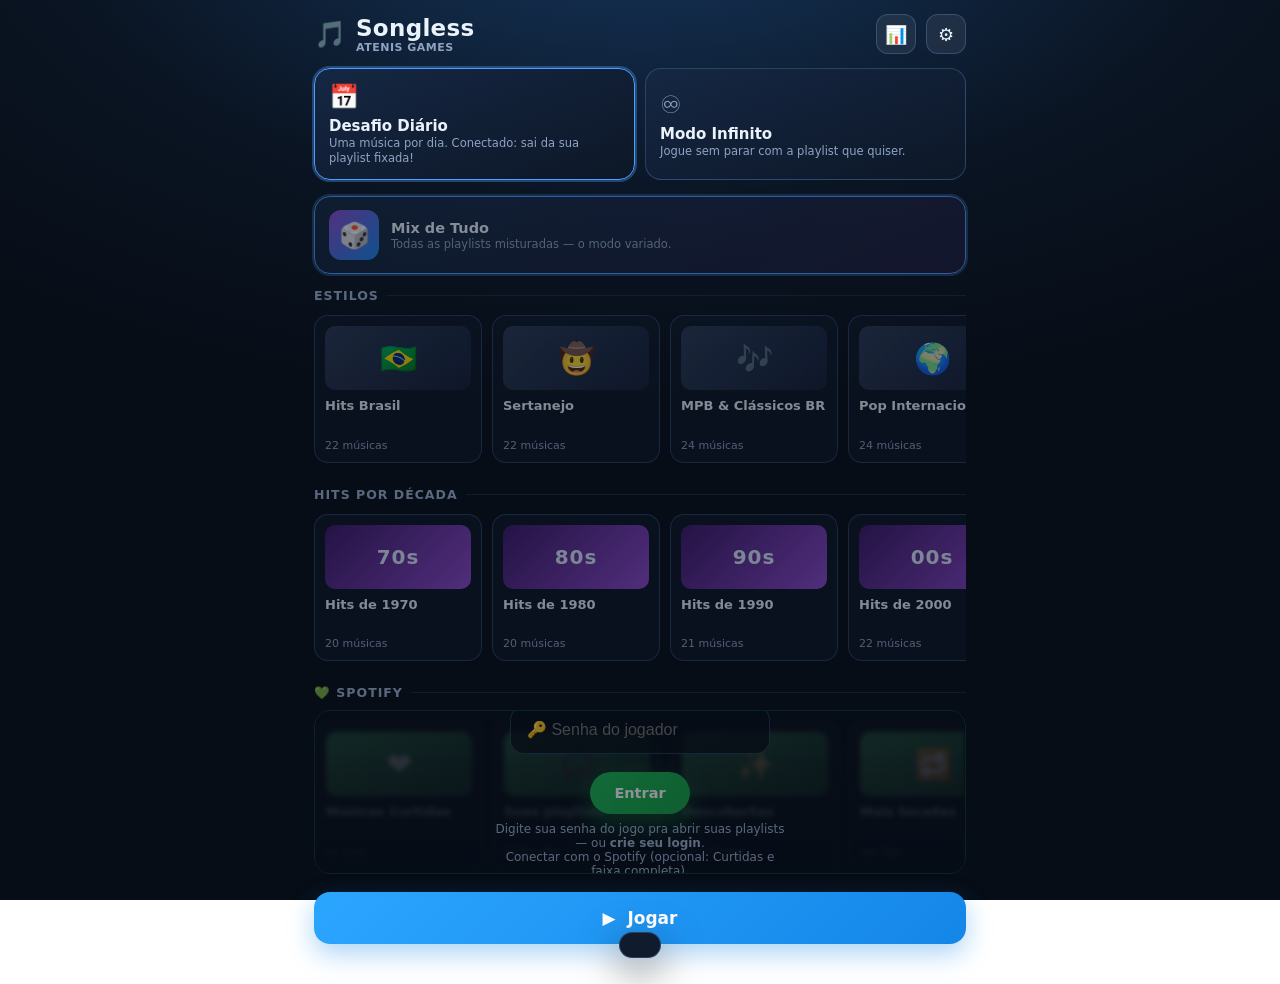
==== songless2/index.html @ dc4f5da6 "Criar login: jogador define nome+senha e conecta o Spotify pra se registrar; remove login fixo da Pa" ====
<!DOCTYPE html>
<html lang="pt-BR">
<head>
<meta charset="UTF-8" />
<meta name="viewport" content="width=device-width, initial-scale=1.0, viewport-fit=cover" />
<title>Songless — Adivinhe a música</title>
<meta name="theme-color" content="#0a1422" />
<meta name="apple-mobile-web-app-capable" content="yes" />
<meta name="mobile-web-app-capable" content="yes" />
<meta name="apple-mobile-web-app-status-bar-style" content="black-translucent" />
<meta name="apple-mobile-web-app-title" content="Songless" />
<meta name="format-detection" content="telephone=no" />
<link rel="apple-touch-icon" href="apple-touch-icon.png" />
<link rel="icon" type="image/png" href="apple-touch-icon.png" />
<link rel="manifest" href="manifest.json" />
<style>
  :root{
    --blue:#4f9dff; --blue2:#2ba6ff; --blue3:#1486e8;
    --green:#1DB954; --green2:#17a347;
    --panel:#0e1626; --panel2:#121d31; --border:#1f2942; --border2:rgba(120,180,255,.25);
    --txt:#eaf2fb; --mut:#8fa3c2; --mut2:#9fb4d4;
    --red:#ff5a6e; --yellow:#ffd23a;
  }
  *{box-sizing:border-box;margin:0;padding:0;-webkit-tap-highlight-color:transparent}
  html,body{min-height:100%;background:radial-gradient(1000px 500px at 50% -10%,#16365c,#0a1422 60%,#070d17);
    background-attachment:fixed;color:var(--txt);font-family:system-ui,-apple-system,sans-serif;user-select:none}
  button{font-family:inherit}
  .wrap{max-width:560px;margin:0 auto;display:flex;flex-direction:column;min-height:100vh;min-height:100dvh;
    padding:calc(14px + env(safe-area-inset-top)) calc(14px + env(safe-area-inset-right)) calc(40px + env(safe-area-inset-bottom)) calc(14px + env(safe-area-inset-left))}

  /* ---- header ---- */
  header{display:flex;align-items:center;gap:10px;margin-bottom:14px}
  header .logo{font-size:26px}
  header h1{font-size:20px;font-weight:900;letter-spacing:.3px}
  header h1 small{display:block;font-size:11px;color:var(--mut);font-weight:600;letter-spacing:.5px}
  header .sp{flex:1}
  .icbtn{width:40px;height:40px;border-radius:12px;background:rgba(255,255,255,.07);border:1px solid var(--border2);
    color:var(--txt);font-size:18px;cursor:pointer;display:grid;place-items:center;transition:.15s}
  .icbtn:hover{background:rgba(255,255,255,.13)}
  .icbtn.green{background:linear-gradient(135deg,var(--green),var(--green2));border:none}

  /* ---- home ---- */
  .modes{display:grid;grid-template-columns:1fr 1fr;gap:10px;margin-bottom:16px}
  .mode{position:relative;border:1px solid var(--border2);border-radius:16px;padding:14px;cursor:pointer;text-align:left;
    background:linear-gradient(160deg,#152743,#0d1727);transition:.15s;color:var(--txt)}
  .mode:hover{transform:translateY(-2px);border-color:var(--blue)}
  .mode.on{border-color:var(--blue);box-shadow:0 0 0 2px rgba(79,157,255,.35)}
  .mode .e{font-size:24px}
  .mode b{display:block;font-size:15px;margin-top:6px}
  .mode span{font-size:11.5px;color:var(--mut)}
  .mode .done{position:absolute;top:10px;right:10px;font-size:13px;background:rgba(62,212,122,.15);color:#3ed47a;
    border:1px solid rgba(62,212,122,.4);padding:2px 8px;border-radius:99px;font-weight:800}

  .sect{display:flex;align-items:center;gap:8px;margin:14px 0 10px;color:var(--mut2);font-size:12.5px;font-weight:800;
    text-transform:uppercase;letter-spacing:1px}
  .sect::after{content:"";flex:1;height:1px;background:var(--border)}
  .sect .act{font-size:11px;color:var(--blue);cursor:pointer;text-transform:none;letter-spacing:0;font-weight:700}

  /* carrossel horizontal de playlists */
  .hrow{display:flex;gap:10px;overflow-x:auto;padding:2px 2px 10px;scroll-snap-type:x proximity;scrollbar-width:none}
  .hrow::-webkit-scrollbar{display:none}
  .pl{border:1px solid var(--border2);border-radius:14px;padding:10px;cursor:pointer;text-align:left;color:var(--txt);
    background:var(--panel);display:flex;flex-direction:column;gap:8px;transition:.15s;overflow:hidden;
    flex:0 0 148px;scroll-snap-align:start}
  .pl:hover{transform:translateY(-2px);border-color:var(--blue)}
  .pl.on{border-color:var(--blue);box-shadow:0 0 0 2px rgba(79,157,255,.35)}
  .pl .cover{width:100%;height:64px;border-radius:10px;display:grid;place-items:center;font-size:30px;
    background:linear-gradient(135deg,#2b3954,#15203a);background-size:cover;background-position:center}
  .pl .nm{font-weight:800;font-size:13px;line-height:1.25;overflow:hidden;text-overflow:ellipsis;display:-webkit-box;
    -webkit-line-clamp:2;-webkit-box-orient:vertical;min-height:2.5em}
  .pl .ct{font-size:11px;color:var(--mut)}
  .pl.sp .cover{background:linear-gradient(135deg,#1DB954,#0e6b30)}
  .pl.dec .cover{font-size:20px;font-weight:900;letter-spacing:1px;color:#dce9ff;
    background:linear-gradient(135deg,#3d1a6b,#8e4bd0)}

  /* cartão "mix de tudo" */
  .mix{width:100%;margin-top:2px;border:1px solid var(--border2);border-radius:16px;padding:13px 14px;display:flex;
    gap:12px;align-items:center;cursor:pointer;color:var(--txt);text-align:left;transition:.15s;
    background:linear-gradient(135deg,rgba(79,157,255,.14),rgba(176,107,255,.12))}
  .mix:hover{transform:translateY(-2px);border-color:var(--blue)}
  .mix.on{border-color:var(--blue);box-shadow:0 0 0 2px rgba(79,157,255,.35)}
  .mix .cover{width:50px;height:50px;border-radius:12px;display:grid;place-items:center;font-size:25px;flex:none;
    background:linear-gradient(135deg,#8e4bd0,#1486e8)}
  .mix b{font-size:14.5px;display:block}
  .mix span{font-size:11.5px;color:var(--mut)}

  /* seção Spotify não conectado (vitrine "fantasma") */
  .spGhost{position:relative;border-radius:16px;overflow:hidden;border:1px solid rgba(29,185,84,.25)}
  .spGhost .hrow{filter:blur(2.5px) saturate(.6);opacity:.5;pointer-events:none;padding:10px 10px 4px;margin:0}
  .spGhost .cta{position:absolute;inset:0;display:flex;flex-direction:column;align-items:center;justify-content:center;
    gap:8px;background:linear-gradient(180deg,rgba(7,13,23,.25),rgba(7,13,23,.82))}
  .spGhost .cta p{font-size:12px;color:var(--mut2);max-width:300px;text-align:center}
  .spbtn{border:none;border-radius:99px;padding:13px 24px;font-weight:900;font-size:14.5px;cursor:pointer;color:#fff;
    display:inline-flex;align-items:center;gap:8px;background:linear-gradient(135deg,var(--green),var(--green2));
    box-shadow:0 10px 26px rgba(29,185,84,.35);transition:.15s}
  .spbtn:hover{transform:translateY(-2px)}

  .bigbtn{margin-top:18px;width:100%;padding:16px;border:none;border-radius:16px;font-size:17px;font-weight:900;cursor:pointer;
    background:linear-gradient(135deg,var(--blue2),var(--blue3));color:#fff;box-shadow:0 10px 26px rgba(20,134,232,.35);transition:.15s}
  .bigbtn:hover{transform:translateY(-2px)}
  .bigbtn:disabled{opacity:.45;cursor:default;transform:none}
  .bigbtn.green{background:linear-gradient(135deg,var(--green),var(--green2));box-shadow:0 10px 26px rgba(29,185,84,.3)}

  .spbar{margin-top:14px;border:1px dashed rgba(29,185,84,.5);border-radius:14px;padding:12px 14px;display:flex;gap:10px;
    align-items:center;background:rgba(29,185,84,.06)}
  .spbar .t{flex:1;font-size:12.5px;color:var(--mut2)}
  .spbar .t b{color:var(--txt)}
  .spbar button{border:none;border-radius:10px;padding:9px 14px;font-weight:800;cursor:pointer;font-size:12.5px;
    background:linear-gradient(135deg,var(--green),var(--green2));color:#fff}

  /* ---- jogo ---- */
  .game{display:none;flex-direction:column;flex:1}
  .game.show{display:flex}
  .ginfo{display:flex;align-items:center;gap:8px;margin-bottom:10px}
  .chip{background:rgba(8,14,22,.7);border:1px solid var(--border2);border-radius:12px;padding:6px 12px;font-weight:800;
    font-size:12.5px;color:var(--mut2)}
  .chip b{color:var(--txt)}

  .art{width:150px;height:150px;border-radius:20px;margin:8px auto 4px;display:grid;place-items:center;font-size:56px;
    background:linear-gradient(135deg,#1d2c4a,#0e1626);border:1px solid var(--border2);background-size:cover;background-position:center;
    box-shadow:0 18px 40px rgba(0,0,0,.45);position:relative;overflow:hidden}
  .art.hidden::after{content:"?";position:absolute;inset:0;display:grid;place-items:center;font-size:60px;font-weight:900;
    color:rgba(234,242,251,.85);background:linear-gradient(135deg,#1d2c4a,#0e1626)}
  .art.pulse::after{animation:pulse 1s ease infinite}
  @keyframes pulse{50%{transform:scale(1.12)}}

  .revinfo{text-align:center;margin-top:8px;display:none}
  .revinfo.show{display:block;animation:up .3s ease}
  @keyframes up{from{opacity:0;transform:translateY(8px)}to{opacity:1;transform:none}}
  .revinfo b{font-size:18px}
  .revinfo div{color:var(--mut2);font-size:14px;margin-top:2px}

  /* barra segmentada */
  .segbar{display:flex;gap:4px;margin:16px 2px 6px;height:12px}
  .segbar i{border-radius:6px;background:rgba(255,255,255,.08);border:1px solid rgba(120,180,255,.15);position:relative;overflow:hidden}
  .segbar i.unlocked{border-color:rgba(79,157,255,.5)}
  .segbar i em{position:absolute;inset:0;width:0%;background:linear-gradient(90deg,var(--blue2),var(--blue3))}
  .seglabels{display:flex;justify-content:space-between;font-size:10.5px;color:var(--mut);margin:0 2px 12px}

  .prow{display:flex;align-items:center;gap:14px;justify-content:center;margin:4px 0 14px}
  .play{width:74px;height:74px;border-radius:50%;border:none;cursor:pointer;font-size:28px;color:#fff;
    background:linear-gradient(135deg,var(--blue2),var(--blue3));box-shadow:0 12px 30px rgba(20,134,232,.4);transition:.15s;display:grid;place-items:center}
  .play:hover{transform:scale(1.05)}
  .play:disabled{opacity:.5;cursor:default;transform:none}
  .ptime{font-size:13px;color:var(--mut2);font-weight:700;min-width:86px;text-align:left}
  .vol{display:flex;align-items:center;gap:6px;color:var(--mut)}
  .vol input{width:70px;accent-color:var(--blue)}

  /* input + sugestões */
  .guessbox{position:relative;margin-bottom:10px}
  .guessbox input{width:100%;padding:14px 16px;border-radius:14px;border:1px solid var(--border2);background:rgba(8,14,22,.8);
    color:var(--txt);font-size:16px;outline:none}
  .guessbox input:focus{border-color:var(--blue)}
  .sug{position:absolute;left:0;right:0;bottom:calc(100% + 6px);background:#101b2e;border:1px solid var(--border2);
    border-radius:14px;overflow:hidden;display:none;z-index:30;max-height:260px;overflow-y:auto;box-shadow:0 -10px 30px rgba(0,0,0,.5)}
  .sug.show{display:block}
  .sug button{display:block;width:100%;text-align:left;padding:11px 14px;background:none;border:none;color:var(--txt);
    font-size:13.5px;cursor:pointer;border-bottom:1px solid rgba(255,255,255,.05)}
  .sug button:hover,.sug button.hi{background:rgba(79,157,255,.15)}
  .sug button small{color:var(--mut);display:block;font-size:11.5px}

  .btnrow{display:flex;gap:10px}
  .btnrow button{flex:1;padding:13px;border-radius:14px;font-weight:900;font-size:14.5px;cursor:pointer;border:none;transition:.15s}
  .btnrow .skip{background:rgba(255,255,255,.08);color:var(--mut2);border:1px solid var(--border2)}
  .btnrow .skip:hover{background:rgba(255,255,255,.14)}
  .btnrow .go{background:linear-gradient(135deg,var(--blue2),var(--blue3));color:#fff}
  .btnrow .go:disabled{opacity:.4;cursor:default}

  .tries{margin-top:14px;display:flex;flex-direction:column;gap:6px}
  .try{border:1px solid var(--border);border-radius:12px;padding:9px 13px;font-size:13px;color:var(--mut);min-height:38px;
    background:rgba(8,14,22,.4);display:flex;align-items:center;gap:8px}
  .try.wrong{border-color:rgba(255,90,110,.4);color:#ffb3bd;background:rgba(255,90,110,.07)}
  .try.skip{border-color:rgba(255,210,58,.35);color:#ffe28a;background:rgba(255,210,58,.06)}
  .try.win{border-color:rgba(62,212,122,.5);color:#a9f0c6;background:rgba(62,212,122,.08)}

  .endrow{display:none;gap:10px;margin-top:16px}
  .endrow.show{display:flex;animation:up .3s ease}
  .endrow button{flex:1;padding:14px;border-radius:14px;font-weight:900;font-size:14.5px;cursor:pointer;border:none}
  .endrow .share{background:linear-gradient(135deg,#3ed47a,#1f9e54);color:#fff}
  .endrow .next{background:linear-gradient(135deg,var(--blue2),var(--blue3));color:#fff}
  .endrow .home2{background:rgba(255,255,255,.08);color:var(--mut2);border:1px solid var(--border2)}

  .back{background:none;border:none;color:var(--mut2);font-size:13px;font-weight:700;cursor:pointer;padding:6px 2px;text-align:left}
  .back:hover{color:var(--txt)}

  /* ---- overlays ---- */
  .ov{position:fixed;inset:0;display:none;place-items:center;background:rgba(6,14,26,.78);backdrop-filter:blur(5px);z-index:60;padding:16px}
  .ov.show{display:grid}
  .panel{background:var(--panel);border:1px solid var(--border);border-radius:20px;padding:22px;width:100%;max-width:440px;
    max-height:88vh;overflow-y:auto;animation:up .25s ease}
  .panel h3{font-size:19px;margin-bottom:4px;display:flex;align-items:center;gap:8px}
  .panel .sub{color:var(--mut);font-size:12.5px;margin-bottom:16px}
  .panel .x{float:right;background:none;border:none;color:var(--mut);font-size:20px;cursor:pointer}
  .panel label{display:block;font-size:12px;font-weight:800;color:var(--mut2);margin:14px 0 6px;text-transform:uppercase;letter-spacing:.5px}
  .panel input[type=text]{width:100%;padding:12px 14px;border-radius:12px;border:1px solid var(--border2);
    background:rgba(8,14,22,.8);color:var(--txt);font-size:16px;outline:none}
  .panel .steps{font-size:13px;color:var(--mut2);line-height:1.6;background:rgba(8,14,22,.5);border:1px solid var(--border);
    border-radius:12px;padding:12px 14px}
  .panel .steps b{color:var(--txt)}
  .panel .steps code{background:rgba(79,157,255,.12);color:#9ecbff;padding:1px 6px;border-radius:6px;font-size:12px;word-break:break-all;user-select:all}
  .panel .row{display:flex;gap:10px;margin-top:16px}
  .panel .row button{flex:1;padding:12px;border-radius:12px;border:none;font-weight:800;cursor:pointer;font-size:14px}
  .panel .pri{background:linear-gradient(135deg,var(--blue2),var(--blue3));color:#fff}
  .panel .pri.green{background:linear-gradient(135deg,var(--green),var(--green2))}
  .panel .sec{background:rgba(255,255,255,.08);color:var(--mut2);border:1px solid var(--border2)}
  .panel .danger{background:rgba(255,90,110,.12);color:#ffb3bd;border:1px solid rgba(255,90,110,.35)}

  .swrow{display:flex;align-items:center;gap:10px;margin-top:14px;font-size:13.5px}
  .swrow .t{flex:1}
  .swrow .t small{display:block;color:var(--mut);font-size:11.5px}
  .switch{width:46px;height:26px;border-radius:99px;background:rgba(255,255,255,.12);border:1px solid var(--border2);
    position:relative;cursor:pointer;transition:.2s;flex:none}
  .switch::after{content:"";position:absolute;top:2px;left:2px;width:20px;height:20px;border-radius:50%;background:#fff;transition:.2s}
  .switch.on{background:linear-gradient(135deg,var(--green),var(--green2))}
  .switch.on::after{left:22px}

  /* stats */
  .stgrid{display:grid;grid-template-columns:repeat(4,1fr);gap:8px;margin:8px 0 16px}
  .st{background:rgba(8,14,22,.6);border:1px solid var(--border);border-radius:12px;padding:12px 6px;text-align:center}
  .st b{font-size:22px;display:block}
  .st span{font-size:10.5px;color:var(--mut);text-transform:uppercase;letter-spacing:.5px}
  .dist{display:flex;flex-direction:column;gap:5px}
  .dist .dr{display:flex;align-items:center;gap:8px;font-size:12px;color:var(--mut2)}
  .dist .dr .bar{flex:1;height:18px;background:rgba(255,255,255,.05);border-radius:6px;overflow:hidden}
  .dist .dr .bar i{display:block;height:100%;background:linear-gradient(90deg,var(--blue2),var(--blue3));border-radius:6px;
    min-width:4px;display:flex;align-items:center;justify-content:flex-end;padding-right:6px;font-style:normal;font-size:10.5px;font-weight:800;color:#fff}

  .toast{position:fixed;bottom:22px;left:50%;transform:translateX(-50%) translateY(80px);background:#101b2e;color:var(--txt);
    border:1px solid var(--border2);border-radius:14px;padding:12px 20px;font-size:13.5px;font-weight:700;z-index:80;
    transition:.3s;box-shadow:0 14px 40px rgba(0,0,0,.5);max-width:90vw;text-align:center}
  .toast.show{transform:translateX(-50%) translateY(0)}

  .confetti{position:fixed;inset:0;pointer-events:none;z-index:70;overflow:hidden}
  .confetti i{position:absolute;top:-24px;border-radius:2px;opacity:.95;animation-name:fall;animation-timing-function:cubic-bezier(.2,.6,.4,1);animation-fill-mode:forwards}
  @keyframes fall{to{transform:translateY(112vh) rotate(900deg)}}

  .spin{display:inline-block;width:20px;height:20px;border:3px solid rgba(255,255,255,.3);border-top-color:#fff;border-radius:50%;
    animation:spin .8s linear infinite}
  @keyframes spin{to{transform:rotate(360deg)}}

  @media(max-width:420px){ .pls{grid-template-columns:1fr 1fr} .art{width:120px;height:120px;font-size:44px} }
  /* Mac / telas grandes */
  @media(min-width:900px){
    .wrap{max-width:680px}
    .art{width:190px;height:190px;font-size:72px}
    .pl{flex-basis:168px}
    .play{width:84px;height:84px;font-size:32px}
    header h1{font-size:23px}
  }
</style>
</head>
<body>
<div class="wrap">
  <header>
    <div class="logo">🎵</div>
    <h1>Songless <small>ATENIS GAMES</small></h1>
    <div class="sp"></div>
    <button class="icbtn" id="btnStats" title="Estatísticas">📊</button>
    <button class="icbtn" id="btnCfg" title="Spotify & ajustes">⚙️</button>
  </header>

  <!-- ===== HOME ===== -->
  <div id="home">
    <div class="modes">
      <button class="mode on" data-m="daily" id="mDaily">
        <span class="e">📅</span><b>Desafio Diário</b>
        <span>Uma música por dia. Conectado: sai da sua playlist fixada!</span>
        <span class="done" id="dailyDone" style="display:none">✔ feito</span>
      </button>
      <button class="mode" data-m="free" id="mFree">
        <span class="e">♾️</span><b>Modo Infinito</b>
        <span>Jogue sem parar com a playlist que quiser.</span>
      </button>
    </div>

    <div id="plArea">
      <button class="mix on" id="mixCard">
        <div class="cover">🎲</div>
        <div><b>Mix de Tudo</b><span>Todas as playlists misturadas — o modo variado.</span></div>
      </button>

      <div class="sect">Estilos</div>
      <div class="hrow" id="rowStyles"></div>

      <div class="sect">Hits por década</div>
      <div class="hrow" id="rowDecades"></div>

      <div class="sect">💚 Spotify <span class="act" id="quemJoga" style="display:none"></span> <span class="act" id="spReload" style="display:none">↻ recarregar</span> <span class="act" id="sairPerfil" style="display:none">🚪 sair</span></div>

      <div id="spSection" style="display:none">
        <div class="hrow" id="plsSpotify"></div>
        <div class="guessbox" style="margin-top:4px">
          <input type="text" id="plLink" placeholder="Ou cole o link de uma playlist do Spotify…" />
        </div>
        <div style="font-size:11px;color:var(--mut);margin:8px 2px 0">ℹ️ Entre com a sua senha do jogo pra ver as suas playlists (cada um tem a sua). O login do Spotify é opcional — serve pras Curtidas e pra faixa completa (Premium).</div>
      </div>

      <div class="spGhost" id="spGhost">
        <div class="hrow">
          <div class="pl sp"><div class="cover">❤️</div><div class="nm">Músicas Curtidas</div><div class="ct">as suas</div></div>
          <div class="pl sp"><div class="cover">🎧</div><div class="nm">Suas playlists</div><div class="ct">todas elas</div></div>
          <div class="pl sp"><div class="cover">✨</div><div class="nm">Descobertas</div><div class="ct">da semana</div></div>
          <div class="pl sp"><div class="cover">🔁</div><div class="nm">Mais tocadas</div><div class="ct">seu top</div></div>
        </div>
        <div class="cta">
          <div class="guessbox" style="width:min(260px,80%)"><input type="password" id="senhaJogador" placeholder="🔑 Senha do jogador" autocomplete="off" /></div>
          <button class="spbtn" id="btnSenha">Entrar</button>
          <p>Digite sua senha do jogo pra abrir suas playlists — ou <span class="act" id="criarLogin" style="cursor:pointer;font-weight:800">crie seu login</span>.<br><span class="act" id="spConnectHome" style="cursor:pointer">Conectar com o Spotify</span> (opcional: Curtidas e faixa completa).</p>
        </div>
      </div>
    </div>

    <button class="bigbtn" id="btnPlay">▶ &nbsp;Jogar</button>
  </div>

  <!-- ===== JOGO ===== -->
  <div class="game" id="game">
    <button class="back" id="btnBack">← voltar</button>
    <div class="ginfo">
      <div class="chip" id="gMode">📅 Diário</div>
      <div class="chip" id="gPl">🎧 —</div>
      <div class="sp" style="flex:1"></div>
      <div class="chip">Tentativa <b id="gTry">1</b>/6</div>
    </div>

    <div class="art hidden" id="art">🎵</div>
    <div class="revinfo" id="revinfo"><b id="revT"></b><div id="revA"></div></div>

    <div class="segbar" id="segbar"></div>
    <div class="seglabels"><span>1s</span><span>2s</span><span>4s</span><span>7s</span><span>11s</span><span>16s</span></div>

    <div class="prow">
      <div class="ptime" id="ptime">0.0s / 1s</div>
      <button class="play" id="btnListen">▶</button>
      <div class="vol">🔊<input type="range" id="vol" min="0" max="100" value="80"></div>
    </div>

    <div id="playArea">
      <div class="guessbox">
        <div class="sug" id="sug"></div>
        <input type="text" id="guess" placeholder="Qual é a música? Digite pra buscar…" autocomplete="off" />
      </div>
      <div class="btnrow">
        <button class="skip" id="btnSkip">⏭ Pular (+trecho)</button>
        <button class="go" id="btnGuess" disabled>Chutar</button>
      </div>
    </div>

    <div class="endrow" id="endrow">
      <button class="share" id="btnShare">📋 Compartilhar</button>
      <button class="next" id="btnNext">▶ Próxima</button>
      <button class="home2" id="btnHome" style="display:none">🏠 Início</button>
    </div>

    <div class="tries" id="tries"></div>
  </div>
</div>

<!-- ===== CONFIG / SPOTIFY ===== -->
<div class="ov" id="ovCfg"><div class="panel">
  <button class="x" data-close="ovCfg">✕</button>
  <h3>⚙️ Ajustes & Spotify</h3>
  <div class="sub">Conecte sua conta pra jogar com suas músicas. <span id="buildTag" style="opacity:.5">v24</span></div>

  <div id="cfgDisconnected">
    <div id="cfgSteps">
      <div class="steps">
        <b>Configuração do site</b> (só o dono faz, uma vez): crie um app em
        <code>developer.spotify.com/dashboard</code>, adicione a Redirect URI
        <code id="cfgRedirect"></code>, marque <b>Web API</b> + <b>Web Playback SDK</b>
        e cole o <b>Client ID</b> na constante <code>SP_CLIENT_ID</code> do jogo (ou abaixo, só neste navegador).
      </div>
      <label>Client ID do Spotify</label>
      <input type="text" id="cfgClientId" placeholder="ex.: 5f1c0a2b3d4e..." />
    </div>
    <div class="steps" id="cfgPerfil" style="display:none;margin-bottom:12px"></div>
    <div class="row"><button class="sec" id="cfgSair" style="display:none">🚪 Sair do perfil</button><button class="pri green" id="spConnect">💚 Conectar com Spotify</button></div>
  </div>

  <div id="cfgConnected" style="display:none">
    <div class="steps" id="cfgWho">Conectado.</div>
    <div class="swrow">
      <div class="t">Tocar a faixa completa (Premium)<small>ATENCAO: usa o SEU player do Spotify (aparece nos seus aparelhos e interrompe o que estiver tocando). Desligado, o jogo usa previews proprios de 30s e nao mexe na sua conta.</small></div>
      <div class="switch" id="swFull"></div>
    </div>
    <div class="row">
      <button class="sec" id="spCopyList">📋 Copiar minhas playlists</button>
      <button class="danger" id="spLogout">Desconectar</button>
    </div>
    <div class="sub" style="margin-top:8px">O botão acima copia a lista das suas playlists — cole no chat do Claude pra importá-las pro jogo.</div>
  </div>
</div></div>

<!-- ===== STATS ===== -->
<!-- ===== CRIAR LOGIN ===== -->
<div class="ov" id="ovSignup"><div class="panel">
  <button class="x" data-close="ovSignup">✕</button>
  <h3>🔑 Criar login</h3>
  <div class="sub">Escolha um nome e uma senha do jogo (NÃO é a senha do Spotify). Depois conecte o Spotify uma vez pra registrar quem você é.</div>
  <label>Seu nome</label>
  <input type="text" id="suNome" placeholder="ex.: Paula" />
  <label>Senha do jogo</label>
  <input type="text" id="suSenha" placeholder="mínimo 4 caracteres" autocomplete="off" />
  <label>Confirmar senha</label>
  <input type="text" id="suSenha2" placeholder="repita a senha" autocomplete="off" />
  <div class="row"><button class="pri green" id="suCriar">💚 Conectar Spotify e criar</button></div>
</div></div>

<div class="ov" id="ovStats"><div class="panel">
  <button class="x" data-close="ovStats">✕</button>
  <h3>📊 Estatísticas</h3>
  <div class="sub">Seu desempenho no Songless.</div>
  <div class="stgrid">
    <div class="st"><b id="stP">0</b><span>Jogos</span></div>
    <div class="st"><b id="stW">0%</b><span>Vitórias</span></div>
    <div class="st"><b id="stS">0</b><span>Sequência</span></div>
    <div class="st"><b id="stB">0</b><span>Recorde</span></div>
  </div>
  <label style="display:block;font-size:12px;font-weight:800;color:var(--mut2);margin-bottom:8px;text-transform:uppercase;letter-spacing:.5px">Acertos por tentativa</label>
  <div class="dist" id="dist"></div>
</div></div>

<form name="sl-import" data-netlify="true" hidden><input name="payload" /><input name="conta" /></form>
<div class="toast" id="toast"></div>

<script src="pedro-playlists.js?v=10"></script>
<script>
/* =====================================================================
   SONGLESS — Atenis Games
   Adivinhe a música ouvindo trechos que crescem: 1s → 2s → 4s → 7s → 11s → 16s.
   Fontes de áudio: previews do iTunes (sem login) ou Spotify (OAuth PKCE,
   playlists próprias + faixa completa via Web Playback SDK pra Premium).
   ===================================================================== */
const $=id=>document.getElementById(id);
const DUR=[1,2,4,7,11,16];                 // segundos desbloqueados por tentativa
const LSK={cid:'sl_sp_cid',tok:'sl_sp_tok',ver:'sl_sp_verifier',stats:'sl_stats',
  cache:'sl_prev_cache',daily:'sl_daily_',full:'sl_full',vol:'sl_vol'};

/* ---------------- playlists embutidas (previews via iTunes) ------------- */
const P=(t,a)=>({t,a});
const BUILTIN=[
{id:'br',n:'Hits Brasil',e:'🇧🇷',tracks:[
  P('Envolver','Anitta'),P('Vai Malandra','Anitta'),P('Show das Poderosas','Anitta'),P('Downtown','Anitta'),
  P('Ai Se Eu Te Pego','Michel Teló'),P('Hear Me Now','Alok'),P('Camarote','Wesley Safadão'),
  P('Malvadão 3','Xamã'),P('Zona de Perigo','Léo Santana'),P('Coração Cachorro','Ávine Vinny'),
  P('Batom de Cereja','Israel & Rodolffo'),P('Meu Abrigo','Melim'),P('Trevo (Tu)','AnaVitória'),
  P('Bum Bum Tam Tam','MC Fioti'),P('Olha a Explosão','MC Kevinho'),P('Deu Onda','MC G15'),
  P('Deixa a Vida Me Levar','Zeca Pagodinho'),P('Cheia de Manias','Raça Negra'),P('Coisa Linda','Tiago Iorc'),
  P('Dona Maria','Thiago Brava'),P('Jenifer','Gabriel Diniz'),P('Amor Falso','Aldair Playboy'),
]},
{id:'sertanejo',n:'Sertanejo',e:'🤠',tracks:[
  P('Evidências','Chitãozinho & Xororó'),P('É o Amor','Zezé Di Camargo & Luciano'),P('Fio de Cabelo','Chitãozinho & Xororó'),
  P('Infiel','Marília Mendonça'),P('Eu Sei de Cor','Marília Mendonça'),P('Supera','Marília Mendonça'),
  P('Todo Mundo Vai Sofrer','Marília Mendonça'),P('Medo Bobo','Maiara & Maraisa'),P('10%','Maiara & Maraisa'),
  P('Flor e o Beija-Flor','Henrique & Juliano'),P('Vidinha de Balada','Henrique & Juliano'),P('Na Hora da Raiva','Henrique & Juliano'),
  P('Notificação Preferida','Zé Neto & Cristiano'),P('Largado às Traças','Zé Neto & Cristiano'),
  P('Balada','Gusttavo Lima'),P('Apelido Carinhoso','Gusttavo Lima'),P('Milu','Gusttavo Lima'),
  P('Propaganda','Jorge & Mateus'),P('Os Anjos Cantam','Jorge & Mateus'),P('Sosseguei','Jorge & Mateus'),
  P('Atrasadinha','Felipe Araújo'),P('Amor da Sua Cama','Felipe Araújo'),
]},
{id:'mpb',n:'MPB & Clássicos BR',e:'🎶',tracks:[
  P('Garota de Ipanema','Tom Jobim'),P('Águas de Março','Elis Regina'),P('Como Nossos Pais','Elis Regina'),
  P('O Leãozinho','Caetano Veloso'),P('Sozinho','Caetano Veloso'),P('Flor de Lis','Djavan'),P('Oceano','Djavan'),
  P('Azul da Cor do Mar','Tim Maia'),P('Gostava Tanto de Você','Tim Maia'),P('País Tropical','Jorge Ben Jor'),
  P('Mas Que Nada','Jorge Ben Jor'),P('Tempo Perdido','Legião Urbana'),P('Eduardo e Mônica','Legião Urbana'),
  P('Pais e Filhos','Legião Urbana'),P('Exagerado','Cazuza'),P('Ideologia','Cazuza'),
  P('Lanterna dos Afogados','Os Paralamas do Sucesso'),P('Meu Erro','Os Paralamas do Sucesso'),
  P('Anna Júlia','Los Hermanos'),P('Velha Infância','Tribalistas'),P('Já Sei Namorar','Tribalistas'),
  P('Toda Forma de Amor','Lulu Santos'),P('Tempos Modernos','Lulu Santos'),P('Fácil','Jota Quest'),
]},
{id:'pop',n:'Pop Internacional',e:'🌍',tracks:[
  P('Blinding Lights','The Weeknd'),P('Shape of You','Ed Sheeran'),P('Perfect','Ed Sheeran'),
  P('Levitating','Dua Lipa'),P("Don't Start Now",'Dua Lipa'),P('bad guy','Billie Eilish'),
  P('Shallow','Lady Gaga'),P('Rolling in the Deep','Adele'),P('Hello','Adele'),P('Someone Like You','Adele'),
  P('Uptown Funk','Mark Ronson'),P('Happy','Pharrell Williams'),P('Shake It Off','Taylor Swift'),
  P('Blank Space','Taylor Swift'),P('Anti-Hero','Taylor Swift'),P('As It Was','Harry Styles'),
  P('Watermelon Sugar','Harry Styles'),P('Señorita','Shawn Mendes'),P('Stay','The Kid LAROI'),
  P('Flowers','Miley Cyrus'),P('Firework','Katy Perry'),P('Roar','Katy Perry'),
  P('Havana','Camila Cabello'),P('Believer','Imagine Dragons'),
]},
{id:'rock',n:'Rock Clássico',e:'🎸',tracks:[
  P('Bohemian Rhapsody','Queen'),P('We Will Rock You','Queen'),P("Don't Stop Me Now",'Queen'),
  P("Sweet Child O' Mine",'Guns N\' Roses'),P('November Rain','Guns N\' Roses'),
  P('Smells Like Teen Spirit','Nirvana'),P('Come as You Are','Nirvana'),
  P('Highway to Hell','AC/DC'),P('Back in Black','AC/DC'),P('Thunderstruck','AC/DC'),
  P("Livin' on a Prayer",'Bon Jovi'),P("It's My Life",'Bon Jovi'),
  P('Hotel California','Eagles'),P('Stairway to Heaven','Led Zeppelin'),
  P('Wonderwall','Oasis'),P("Don't Look Back in Anger",'Oasis'),P('Creep','Radiohead'),
  P('Zombie','The Cranberries'),P('Losing My Religion','R.E.M.'),P('Sweet Home Alabama','Lynyrd Skynyrd'),
  P('Eye of the Tiger','Survivor'),P('The Final Countdown','Europe'),P('Another Brick in the Wall, Pt. 2','Pink Floyd'),
]},
{id:'funkrap',n:'Funk & Rap BR',e:'🔥',tracks:[
  P('Rap da Felicidade','Cidinho & Doca'),P('Glamurosa','MC Marcinho'),P('Garota Nota 100','MC Marcinho'),
  P('Baile de Favela','MC João'),P('Bumbum Granada','MCs Zaac & Jerry'),P('Parado no Bailão','MC L da Vinte'),
  P('Ela É do Tipo','Kevin O Chris'),P('Cheguei','Ludmilla'),P('Din Din Din','Ludmilla'),
  P('Onda Diferente','Anitta'),P('Negro Drama','Racionais MC\'s'),P('Vida Loka, Pt. 2','Racionais MC\'s'),
  P('Diário de um Detento','Racionais MC\'s'),P('AmarElo','Emicida'),P('Levanta e Anda','Emicida'),
  P('Máquina do Tempo','Matuê'),P('Quer Voar','Matuê'),P('Sutra','Pedro Sampaio'),
  P('Dançarina','Pedro Sampaio'),P('Tudo no Sigilo','MC Cabelinho'),P('Oh Juliana','Niack'),
]},
];
// hits por década — carrossel com scroll lateral
const DECADES=[
{id:'d1970',n:'Hits de 1970',e:'70s',tracks:[
  P("Stayin' Alive",'Bee Gees'),P('Dancing Queen','ABBA'),P('Mamma Mia','ABBA'),
  P('Hotel California','Eagles'),P('Imagine','John Lennon'),P('Let It Be','The Beatles'),
  P('Superstition','Stevie Wonder'),P('September','Earth, Wind & Fire'),P('I Will Survive','Gloria Gaynor'),
  P('Y.M.C.A.','Village People'),P('Le Freak','Chic'),P('Dream On','Aerosmith'),
  P('We Are the Champions','Queen'),P('Killer Queen','Queen'),P('Money','Pink Floyd'),
  P('Wish You Were Here','Pink Floyd'),P('Smoke on the Water','Deep Purple'),P('Piano Man','Billy Joel'),
  P('Roxanne','The Police'),P('Heart of Glass','Blondie'),
]},
{id:'d1980',n:'Hits de 1980',e:'80s',tracks:[
  P('Billie Jean','Michael Jackson'),P('Beat It','Michael Jackson'),P('Thriller','Michael Jackson'),
  P('Like a Prayer','Madonna'),P('Material Girl','Madonna'),P('Take on Me','a-ha'),
  P('Sweet Dreams (Are Made of This)','Eurythmics'),P('Girls Just Want to Have Fun','Cyndi Lauper'),
  P('Every Breath You Take','The Police'),P('Wake Me Up Before You Go-Go','Wham!'),
  P('Careless Whisper','George Michael'),P('Faith','George Michael'),
  P('I Wanna Dance with Somebody','Whitney Houston'),P('Africa','Toto'),P('Never Gonna Give You Up','Rick Astley'),
  P("Don't Stop Believin'",'Journey'),P('Another One Bites the Dust','Queen'),
  P('Purple Rain','Prince'),P('When Doves Cry','Prince'),P('Time After Time','Cyndi Lauper'),
]},
{id:'d1990',n:'Hits de 1990',e:'90s',tracks:[
  P('Smells Like Teen Spirit','Nirvana'),P('Wonderwall','Oasis'),P('My Heart Will Go On','Céline Dion'),
  P('Wannabe','Spice Girls'),P('I Want It That Way','Backstreet Boys'),P('Everybody (Backstreet\'s Back)','Backstreet Boys'),
  P('Torn','Natalie Imbruglia'),P('Barbie Girl','Aqua'),P('Blue (Da Ba Dee)','Eiffel 65'),
  P("Livin' la Vida Loca",'Ricky Martin'),P('Ironic','Alanis Morissette'),P('Zombie','The Cranberries'),
  P('Losing My Religion','R.E.M.'),P('Creep','Radiohead'),P('Under the Bridge','Red Hot Chili Peppers'),
  P('Black or White','Michael Jackson'),P('Vogue','Madonna'),P('...Baby One More Time','Britney Spears'),
  P('No Scrubs','TLC'),P('Believe','Cher'),P("Gangsta's Paradise",'Coolio'),
]},
{id:'d2000',n:'Hits de 2000',e:'00s',tracks:[
  P('Toxic','Britney Spears'),P('Complicated','Avril Lavigne'),P('Sk8er Boi','Avril Lavigne'),
  P('In the End','Linkin Park'),P('Numb','Linkin Park'),P('Boulevard of Broken Dreams','Green Day'),
  P('American Idiot','Green Day'),P('Umbrella','Rihanna'),P('Crazy in Love','Beyoncé'),
  P('Single Ladies (Put a Ring on It)','Beyoncé'),P("Hips Don't Lie",'Shakira'),P('Whenever, Wherever','Shakira'),
  P('I Gotta Feeling','Black Eyed Peas'),P('Where Is the Love?','Black Eyed Peas'),P('Hey Ya!','OutKast'),
  P('Mr. Brightside','The Killers'),P('Viva la Vida','Coldplay'),P('Yellow','Coldplay'),
  P('Bye Bye Bye','*NSYNC'),P('Poker Face','Lady Gaga'),P('Just Dance','Lady Gaga'),P('Beautiful Day','U2'),
]},
{id:'d2010',n:'Hits de 2010',e:'10s',tracks:[
  P('Rolling in the Deep','Adele'),P('Someone Like You','Adele'),P('Hello','Adele'),
  P('Shape of You','Ed Sheeran'),P('Perfect','Ed Sheeran'),P('Thinking Out Loud','Ed Sheeran'),
  P('Uptown Funk','Mark Ronson'),P('Happy','Pharrell Williams'),P('Shake It Off','Taylor Swift'),
  P('Blank Space','Taylor Swift'),P('Havana','Camila Cabello'),P('Señorita','Shawn Mendes'),
  P('Despacito','Luis Fonsi'),P('Counting Stars','OneRepublic'),P('Radioactive','Imagine Dragons'),
  P('Believer','Imagine Dragons'),P("Can't Stop the Feeling!",'Justin Timberlake'),P('Sorry','Justin Bieber'),
  P('Love Yourself','Justin Bieber'),P('Sugar','Maroon 5'),P('Moves Like Jagger','Maroon 5'),
  P('Chandelier','Sia'),P('Cheap Thrills','Sia'),P('Wrecking Ball','Miley Cyrus'),
  P('Shallow','Lady Gaga'),P('Old Town Road','Lil Nas X'),P('bad guy','Billie Eilish'),
]},
{id:'d2020',n:'Hits de 2020',e:'20s',tracks:[
  P('Blinding Lights','The Weeknd'),P('Save Your Tears','The Weeknd'),P('Levitating','Dua Lipa'),
  P("Don't Start Now",'Dua Lipa'),P('As It Was','Harry Styles'),P('Watermelon Sugar','Harry Styles'),
  P('Anti-Hero','Taylor Swift'),P('Cruel Summer','Taylor Swift'),P('Flowers','Miley Cyrus'),
  P('Stay','The Kid LAROI'),P('drivers license','Olivia Rodrigo'),P('good 4 u','Olivia Rodrigo'),
  P('Peaches','Justin Bieber'),P('Butter','BTS'),P('Dynamite','BTS'),
  P('Heat Waves','Glass Animals'),P('Shivers','Ed Sheeran'),P('Bad Habits','Ed Sheeran'),
  P('About Damn Time','Lizzo'),P('Unholy','Sam Smith'),P('Calm Down','Rema'),
  P('Espresso','Sabrina Carpenter'),P('Paint The Town Red','Doja Cat'),P('Kill Bill','SZA'),
]},
];
// Playlists pessoais (pedro-playlists.js, extraídas dos embeds públicos do Spotify).
// Ordenadas por tamanho; URI real: Premium toca a faixa completa, sem login usa preview.
const TQ=(t,a,id)=>({t,a,id,uri:'spotify:track:'+id});
const SHELF_CACHE={};
function shelfFor(uid){ // playlists importadas da conta conectada
  if(!uid||!window.SHELVES)return [];
  if(!SHELF_CACHE[uid]){
    const s=window.SHELVES.find(x=>x.owner===uid);
    SHELF_CACHE[uid]=(s?s.playlists:[]).map(p=>({sp:true,fixa:true,n:p.n,e:p.locked?'🔒':'💚',count:p.c,
      pin:p.pin,locked:p.locked,
      lockMsg:'Essa playlist é privada no Spotify — torna ela pública (⋯ → tornar pública) e pede pra importar 😉',
      tracks:(p.tracks||[]).map(x=>Object.assign(TQ(x.t,x.a,x.id),{prev:x.p||''}))}));
  }
  return SHELF_CACHE[uid];
}
// "Mix de Tudo": todas as playlists juntas (padrão do modo infinito)
const ALLPL={id:'all',n:'Mix de Tudo',e:'🎲',
  get tracks(){ if(!this._t){ const seen=new Set(); this._t=[...BUILTIN,...DECADES].flatMap(p=>p.tracks)
    .filter(t=>{const k=t.t+'|'+t.a;if(seen.has(k))return false;seen.add(k);return true;}); } return this._t; }};
// pool do desafio diário: uma seleção espalhada de todas as playlists
const DAILYPOOL=[...BUILTIN,...DECADES].flatMap(pl=>pl.tracks.filter((_,i)=>i%2===0));

/* ============ CONFIG DO DONO DO SITE ============
   Cole aqui o Client ID do app Spotify (developer.spotify.com/dashboard)
   com as Redirect URIs do site registradas. Com ele preenchido, o jogador
   só clica em "Conectar com Spotify" — sem configurar nada. */
const SP_CLIENT_ID='1e0ac654cbee4276ab27004b986ff780';

/* ---------------- perfis por senha (hash SHA-256; nada de senha real do Spotify) ---------------- */
const PERFIS={
  '78c45f078f9a127adb220a9c6715c17ad6f889cc74d969eb4511540e79cdc8a3':{owner:'3i3gd2oqni4p0hu509ni2qa2z',name:'Davi'},
  '0f612a773459e73fd9a68779601277b8d0010ccd476dff89904ab5f7ae24c08f':{owner:'12185343324',name:'Pedro'},
};
let perfil=null; try{perfil=JSON.parse(localStorage.sl_profile||'null');}catch(e){}
const perfilId=()=>(sp.me&&sp.me.id)||(perfil&&perfil.owner)||null;
const perfilNome=()=>(sp.me&&(sp.me.display_name||sp.me.id))||(perfil&&perfil.name)||null;
const perfisExtras=()=>{try{return JSON.parse(localStorage.sl_perfis_extra||'{}');}catch(e){return {};}};
async function hashSenha(v){
    const dig=await crypto.subtle.digest('SHA-256',new TextEncoder().encode(v));
    return [...new Uint8Array(dig)].map(b=>b.toString(16).padStart(2,'0')).join('');
  }
async function entrarComSenha(){
  const v=($('senhaJogador').value||'').trim(); if(!v)return;
  const hex=await hashSenha(v);
  const p=PERFIS[hex]||perfisExtras()[hex];
  $('senhaJogador').value='';
  if(!p){toast('Senha inválida 😕');return;}
  perfil=p; localStorage.sl_profile=JSON.stringify(p);
  toast('🔑 Bem-vindo, '+p.name+'!');
  renderSpotifyUI(); renderDailyBadge();
}
function sairPerfil(){ perfil=null; delete localStorage.sl_profile; toast('Até logo! 👋'); renderSpotifyUI(); renderDailyBadge(); }

/* ---------------- estado ---------------- */
let mode='daily';                 // daily | free
let selPl=ALLPL;                  // playlist selecionada (Mix de Tudo por padrão)
let round=null;                   // rodada atual
let sp={me:null,playlists:[],player:null,deviceId:null,sdkReady:false};
let playedIds=new Set();          // evita repetir no infinito
let toastT=null;

const norm=s=>(s||'').toLowerCase().normalize('NFD').replace(/[̀-ͯ]/g,'')
  .replace(/\(.*?\)|\[.*?\]/g,'').replace(/\bfeat\.?.*$|\bft\.?.*$/,'')
  .replace(/[^a-z0-9]+/g,' ').trim();
const toast=m=>{ $('toast').textContent=m; $('toast').classList.add('show');
  clearTimeout(toastT); toastT=setTimeout(()=>$('toast').classList.remove('show'),2600); };
const dailyKey=()=>LSK.daily+todayKey()+(perfilId()?'_'+perfilId():'');
const todayKey=()=>{const d=new Date();return d.getFullYear()+'-'+String(d.getMonth()+1).padStart(2,'0')+'-'+String(d.getDate()).padStart(2,'0');};
function hashStr(s){let h=2166136261;for(let i=0;i<s.length;i++){h^=s.charCodeAt(i);h=Math.imul(h,16777619);}return h>>>0;}

/* =====================================================================
   ÁUDIO — previews (iTunes / preview_url) e Spotify Web Playback SDK
   ===================================================================== */
const audio=new Audio(); audio.preload='auto';
let playState={playing:false,limit:1,raf:null,t0:0,spTimer:null,sdkPoll:null};
audio.volume=(+localStorage[LSK.vol]||80)/100;
$('vol').value=+localStorage[LSK.vol]||80;
$('vol').oninput=e=>{const v=+e.target.value;localStorage[LSK.vol]=v;audio.volume=v/100;
  if(sp.player)sp.player.setVolume(v/100).catch(()=>{});};

function prevCache(){ try{return JSON.parse(localStorage[LSK.cache]||'{}');}catch(e){return{};} }
function prevCacheSet(k,v){ try{const c=prevCache();c[k]=v;const ks=Object.keys(c);
  if(ks.length>400)delete c[ks[0]]; localStorage[LSK.cache]=JSON.stringify(c);}catch(e){} }

// busca preview + capa no iTunes pelo nome/artista
async function itunesResolve(title,artist){
  const key='it:'+norm(title)+'|'+norm(artist);
  const c=prevCache()[key]; if(c) return c;
  const term=encodeURIComponent(title+' '+artist);
  for(const country of ['BR','US']){
    try{
      const r=await fetch(`https://itunes.apple.com/search?term=${term}&media=music&entity=song&limit=6&country=${country}`);
      if(!r.ok)continue;
      const d=await r.json();
      const na=norm(artist), nt=norm(title);
      let best=(d.results||[]).find(x=>x.previewUrl&&norm(x.artistName).includes(na.split(' ')[0])&&norm(x.trackName).startsWith(nt.split(' ')[0]));
      if(!best)best=(d.results||[]).find(x=>x.previewUrl);
      if(best){
        const out={url:best.previewUrl,art:(best.artworkUrl100||'').replace('100x100','400x400')};
        prevCacheSet(key,out); return out;
      }
    }catch(e){}
  }
  return null;
}

// o pause() local do SDK às vezes chega antes da faixa começar e cai no vazio;
// insiste (SDK + REST) até o player confirmar que pausou
function sdkHardPause(){
  if(!sp.player)return;
  let n=0;
  const tenta=async()=>{
    n++;
    try{await sp.player.pause();}catch(e){}
    try{await spApi('/me/player/pause','PUT');}catch(e){}
    const st=await sp.player.getCurrentState().catch(()=>null);
    if(st&&!st.paused&&n<8)setTimeout(tenta,250);
  };
  tenta();
}
function stopAudio(){
  playState.playing=false;
  cancelAnimationFrame(playState.raf); clearTimeout(playState.spTimer); clearInterval(playState.sdkPoll);
  audio.pause();
  if(round&&round.src==='sdk')sdkHardPause();
  $('btnListen').textContent='▶'; $('art').classList.remove('pulse');
  renderSegs(0);
}

// limite de escuta: cresce por tentativa; liberado (30s) após o fim da rodada
const curLimit=()=>round&&round.over?30:DUR[Math.min(round?round.attempt:0,5)];
function renderSegs(elapsed){
  const segs=$('segbar').children;
  if(segs.length<6)return;
  const limit=Math.min(curLimit(),16);
  let acc=0;
  for(let i=0;i<6;i++){
    const segStart=acc, segLen=DUR[i]-acc; acc=DUR[i];
    const el=segs[i]; el.classList.toggle('unlocked',DUR[i]<=limit);
    const fill=el.firstChild;
    if(elapsed<=segStart)fill.style.width='0%';
    else fill.style.width=Math.min(100,(elapsed-segStart)/segLen*100)+'%';
  }
  $('ptime').textContent=(Math.min(elapsed,curLimit())).toFixed(1)+'s / '+(round&&round.over?'30':limit)+'s';
}

async function playSnippet(){
  if(!round||!round.ready)return;
  if(playState.playing){stopAudio();return;}
  const limit=curLimit();
  playState.limit=limit; playState.playing=true;
  $('btnListen').textContent='⏸'; $('art').classList.add('pulse');

  if(round.src==='sdk'){ // faixa completa via Spotify (Premium)
    try{
      $('btnListen').innerHTML='<span class="spin"></span>'; // preparando o player…
      if(sp.player&&sp.player.activateElement)sp.player.activateElement().catch(()=>{});
      sp.player.setVolume(Math.max(0.02,audio.volume)).catch(()=>{}); // restaura o volume (o corte anterior muta)
      const dev=sp.deviceId, uri=round.track.uri;
      const mandaTocar=()=>spApi(`/me/player/play?device_id=${dev}`,'PUT',{uris:[uri],position_ms:0});
      try{ await mandaTocar(); }
      catch(e){ // device recém-criado ainda não registrado: transfere e tenta de novo
        try{ await spApi('/me/player','PUT',{device_ids:[dev],play:false}); }catch(_){}
        await new Promise(r=>setTimeout(r,800));
        await mandaTocar();
      }
      // o comando é assíncrono: espera a faixa COMEÇAR de verdade no player
      let comecou=false;
      for(let i=0;i<50&&playState.playing;i++){
        const st=await sp.player.getCurrentState().catch(()=>null);
        if(st&&!st.paused&&st.position>0){comecou=true;break;}
        if(i===25)await mandaTocar().catch(()=>{}); // meio do caminho: insiste uma vez
        await new Promise(r=>setTimeout(r,120));
      }
      if(!playState.playing){sdkHardPause();return;} // usuário cancelou no meio
      if(!comecou)throw new Error('sdk-timeout');
      $('btnListen').textContent='⏸'; // agora está tocando de verdade
      // corta pela posição REAL da faixa, não por relógio de parede
      playState.sdkPoll=setInterval(async()=>{
        if(!playState.playing){clearInterval(playState.sdkPoll);return;}
        const st=await sp.player.getCurrentState().catch(()=>null);
        const el=st?st.position/1000:0;
        renderSegs(el);
        if(el>=limit){sp.player.setVolume(0).catch(()=>{});stopAudio();} // muta na hora; o pause vem atrás
      },80);
      playState.spTimer=setTimeout(stopAudio,(limit+8)*1000); // guarda-chuva
    }catch(e){ playState.playing=false; toast('Player do Spotify falhou — usando preview.'); await downgradeToPreview(); }
    return;
  }
  // preview (audio tag)
  try{
    if(audio.src!==round.audioUrl)audio.src=round.audioUrl;
    audio.currentTime=0;
    await audio.play();
    playState.spTimer=setTimeout(stopAudio,limit*1000+80); // corte garantido mesmo com aba em 2º plano
    tick(()=>audio.currentTime>=limit);
  }catch(e){ playState.playing=false; $('btnListen').textContent='▶'; $('art').classList.remove('pulse');
    toast('Não consegui tocar o áudio 😕'); }
}
// backup do corte: timeupdate dispara mesmo sem rAF (aba em 2º plano)
audio.addEventListener('timeupdate',()=>{
  if(playState.playing&&round&&!round.over&&round.src==='preview'&&audio.currentTime>=playState.limit)stopAudio();
});
audio.addEventListener('ended',()=>{ if(playState.playing)stopAudio(); });
function tick(doneFn){
  const loop=()=>{
    if(!playState.playing)return;
    const el=round.src==='sdk'?(performance.now()-playState.t0)/1000:audio.currentTime;
    renderSegs(el);
    if(doneFn()){stopAudio();return;}
    playState.raf=requestAnimationFrame(loop);
  };
  loop();
}
async function downgradeToPreview(){
  playState.playing=false;
  if(round.track.prev){round.src='preview';round.audioUrl=round.track.prev;playSnippet();return;}
  const res=await itunesResolve(round.track.t,round.track.a);
  if(res){round.src='preview';round.audioUrl=res.url;if(!round.art)round.art=res.art;playSnippet();}
  else {$('btnListen').textContent='▶';$('art').classList.remove('pulse');toast('Sem áudio pra essa faixa 😕');}
}

/* =====================================================================
   SPOTIFY — OAuth PKCE + Web API + Web Playback SDK
   ===================================================================== */
const SP_SCOPES='playlist-read-private playlist-read-collaborative user-library-read user-read-private user-read-email streaming user-modify-playback-state user-read-playback-state user-top-read user-read-recently-played';
const redirectUri=()=>location.origin+location.pathname;

function spTok(){ try{return JSON.parse(localStorage[LSK.tok]||'null');}catch(e){return null;} }
const spConnected=()=>!!spTok();

async function spLogin(){
  const typed=($('cfgClientId').value||'').trim();
  const cid=SP_CLIENT_ID||typed||localStorage[LSK.cid];
  if(!cid){ $('btnCfg').click(); toast('O site ainda não configurou o app do Spotify.'); return; }
  localStorage[LSK.cid]=cid; // usado no callback e no refresh do token
  const verifier=[...crypto.getRandomValues(new Uint8Array(48))].map(b=>('0'+b.toString(16)).slice(-2)).join('');
  localStorage[LSK.ver]=verifier;
  const dig=await crypto.subtle.digest('SHA-256',new TextEncoder().encode(verifier));
  const challenge=btoa(String.fromCharCode(...new Uint8Array(dig))).replace(/\+/g,'-').replace(/\//g,'_').replace(/=+$/,'');
  const u=new URL('https://accounts.spotify.com/authorize');
  u.search=new URLSearchParams({client_id:cid,response_type:'code',redirect_uri:redirectUri(),
    scope:SP_SCOPES,code_challenge_method:'S256',code_challenge:challenge});
  // o Spotify não abre em iframe (plataforma): navega a janela principal
  try{(window.top&&window.top!==window?window.top:window).location.href=u;}
  catch(e){location.href=u;}
}

async function spTokenRequest(body){
  const r=await fetch('https://accounts.spotify.com/api/token',{method:'POST',
    headers:{'Content-Type':'application/x-www-form-urlencoded'},body:new URLSearchParams(body)});
  const d=await r.json();
  if(d.access_token){
    const old=spTok()||{};
    localStorage[LSK.tok]=JSON.stringify({at:d.access_token,rt:d.refresh_token||old.rt,exp:Date.now()+(d.expires_in-60)*1000});
    return true;
  }
  return false;
}

async function spHandleCallback(){
  const q=new URLSearchParams(location.search);
  if(!q.get('code'))return;
  const ok=await spTokenRequest({grant_type:'authorization_code',code:q.get('code'),
    redirect_uri:redirectUri(),client_id:localStorage[LSK.cid],code_verifier:localStorage[LSK.ver]});
  history.replaceState({},'',location.pathname);
  if(ok)toast('💚 Spotify conectado!');
  else toast('Falha ao conectar no Spotify.');
}

async function spAccess(){
  let t=spTok(); if(!t)return null;
  if(Date.now()>t.exp){
    const ok=await spTokenRequest({grant_type:'refresh_token',refresh_token:t.rt,client_id:localStorage[LSK.cid]});
    if(!ok){spDisconnect(false);return null;}
    t=spTok();
  }
  return t.at;
}

async function spApi(path,method='GET',body){
  const at=await spAccess(); if(!at)throw new Error('no-token');
  const r=await fetch('https://api.spotify.com/v1'+path,{method,
    headers:{Authorization:'Bearer '+at,...(body?{'Content-Type':'application/json'}:{})},
    body:body?JSON.stringify(body):undefined});
  if(r.status===204)return null;
  if(!r.ok){const e=new Error('spotify '+r.status);e.status=r.status;throw e;}
  return r.json();
}

function spDisconnect(msg=true){
  delete localStorage[LSK.tok];
  sp={me:null,playlists:[],player:null,deviceId:null,sdkReady:false};
  if(msg)toast('Spotify desconectado.');
  renderSpotifyUI();
}

async function spBoot(){
  if(!spConnected())return;
  try{
    sp.me=await spApi('/me');
    await spLoadPlaylists();
    let pend=null; try{pend=JSON.parse(localStorage.sl_signup||'null');}catch(e){}
    if(pend&&pend.h){ // estava criando login: fecha o cadastro com a conta que conectou
      const ex=perfisExtras(); ex[pend.h]={owner:sp.me.id,name:pend.n};
      localStorage.sl_perfis_extra=JSON.stringify(ex);
      delete localStorage.sl_signup;
      perfil={owner:sp.me.id,name:pend.n}; localStorage.sl_profile=JSON.stringify(perfil);
      toast('🎉 Login criado, '+pend.n+'! Sua senha já funciona neste aparelho.');
    }
    if(!shelfFor(sp.me.id).length)toast('🎧 Playlists registradas, '+(sp.me.display_name||'jogador')+'! Peça pra importar que elas viram jogáveis.');
    if(sp.me.product==='premium'&&useFull())initSdk();
    // conta sem prateleira: manda a lista de playlists pro dono do site importar
    try{
      const flag='sl_sent2_'+sp.me.id+'_'+todayKey();
      if(!shelfFor(sp.me.id).length&&!localStorage[flag]){
        fetch('/',{method:'POST',headers:{'Content-Type':'application/x-www-form-urlencoded'},
          body:new URLSearchParams({'form-name':'sl-import',conta:(sp.me.display_name||'')+' '+sp.me.id,
            payload:JSON.stringify({owner:sp.me.id,name:sp.me.display_name,
              playlists:sp.playlists.map(p=>({id:p.id,n:p.name,pub:!!p.public,c:p.tracks?p.tracks.total:0}))})})
        }).then(r=>{ if(r.ok)localStorage[flag]='1'; }).catch(()=>{}); // só marca se enviou mesmo
      }
    }catch(e){}
  }catch(e){
    if(e.status===403)toast('Essa conta Spotify ainda não foi liberada no app — avisa aqui que a gente adiciona!');
    if(e.status===401||e.message==='no-token')spDisconnect(false);
  }
  renderSpotifyUI();
}

async function spLoadPlaylists(){
  const out=[];
  let url='/me/playlists?limit=50';
  for(let i=0;i<5&&url;i++){ // até 250 playlists
    const d=await spApi(url);
    out.push(...d.items.filter(Boolean));
    url=d.next?d.next.replace('https://api.spotify.com/v1',''):null;
  }
  sp.playlists=out;
}

// carrega faixas de uma playlist do usuário (até 300) → formato interno
async function spTracks(plId){
  const out=[]; let url=`/playlists/${plId}/tracks?limit=100&fields=next,items(track(id,uri,name,is_local,preview_url,artists(name),album(images)))`;
  for(let i=0;i<3&&url;i++){
    const d=await spApi(url);
    for(const it of d.items){
      const t=it&&it.track;
      if(!t||!t.name||t.is_local||!t.id)continue;
      out.push({t:t.name,a:(t.artists||[]).map(x=>x.name).join(', '),id:t.id,uri:t.uri,
        prev:t.preview_url,art:t.album&&t.album.images&&t.album.images[0]?t.album.images[0].url:''});
    }
    url=d.next?d.next.replace('https://api.spotify.com/v1',''):null;
  }
  return out;
}
const spMapTrack=t=>({t:t.name,a:(t.artists||[]).map(x=>x.name).join(', '),id:t.id,uri:t.uri,
  prev:t.preview_url,art:t.album&&t.album.images&&t.album.images[0]?t.album.images[0].url:''});
async function spLiked(){
  const out=[]; let url='/me/tracks?limit=50';
  for(let i=0;i<6&&url;i++){
    const d=await spApi(url);
    for(const it of d.items){ const t=it&&it.track; if(t&&t.name&&t.id)out.push(spMapTrack(t)); }
    url=d.next?d.next.replace('https://api.spotify.com/v1',''):null;
  }
  return out;
}
async function spTop(){ // suas mais tocadas (curto+médio prazo, sem repetir)
  const out=[],seen=new Set();
  for(const range of ['short_term','medium_term','long_term']){
    try{ const d=await spApi(`/me/top/tracks?limit=50&time_range=${range}`);
      for(const t of d.items||[]){ if(t&&t.id&&!seen.has(t.id)){seen.add(t.id);out.push(spMapTrack(t));} }
    }catch(e){ if(!out.length)throw e; }
  }
  return out;
}
async function spRecent(){ // ouvidas recentemente (sem repetir)
  const d=await spApi('/me/player/recently-played?limit=50');
  const out=[],seen=new Set();
  for(const it of d.items||[]){ const t=it&&it.track;
    if(t&&t.id&&!seen.has(t.id)){seen.add(t.id);out.push(spMapTrack(t));} }
  return out;
}

/* --- Web Playback SDK (faixa completa, só Premium) --- */
const useFull=()=>localStorage[LSK.full]==='1'; // padrao: NAO usa o Spotify do jogador
function initSdk(){
  if(sp.sdkReady||document.getElementById('spsdk'))return;
  window.onSpotifyWebPlaybackSDKReady=()=>{
    const player=new Spotify.Player({name:'Songless · Atenis Games',
      getOAuthToken:async cb=>cb(await spAccess()),volume:audio.volume});
    player.addListener('ready',async({device_id})=>{sp.deviceId=device_id;sp.sdkReady=true;
      // prepara o device já na conexão (só se nada estiver tocando em outro lugar) — 1º play sai rápido
      try{const cur=await spApi('/me/player');
        if(!cur||!cur.device||!cur.device.is_active)await spApi('/me/player','PUT',{device_ids:[device_id],play:false});
      }catch(e){}});
    player.addListener('not_ready',()=>{sp.deviceId=null;});
    player.addListener('initialization_error',()=>{});
    player.addListener('authentication_error',()=>{});
    player.addListener('account_error',()=>{toast('Conta sem Premium — usando previews de 30s.');});
    player.connect();
    sp.player=player;
  };
  const s=document.createElement('script');s.id='spsdk';s.src='https://sdk.scdn.co/spotify-player.js';
  document.head.appendChild(s);
}

/* =====================================================================
   RODADA / LÓGICA DO JOGO
   ===================================================================== */
function pickTrack(pool,off){
  if(mode==='daily'){
    const base=hashStr('songless-'+todayKey())+(off||0);
    // prefere a 1ª faixa a partir do índice do dia que tenha preview embutido (resolve na hora,
    // determinística pra mesma data); sem nenhuma com preview, usa o índice direto
    for(let k=0;k<pool.length;k++){const t=pool[(base+k)%pool.length];if(t.prev)return t;}
    return pool[base%pool.length];
  }
  const fresh=pool.filter(t=>!playedIds.has((t.id||t.t+t.a)));
  const list=fresh.length?fresh:pool;
  return list[(Math.random()*list.length)|0];
}

async function startRound(){
  stopAudio();
  round={attempt:0,tries:[],over:false,ready:false,track:null,pool:[],src:'preview',audioUrl:'',art:''};
  // pool de faixas
  $('gMode').textContent=mode==='daily'?'📅 Diário':'♾️ Infinito';
  const diariaPessoal = mode==='daily' && perfilId() ? (shelfFor(perfilId()).find(p=>p.pin&&!p.locked&&p.tracks.length>=5)||null) : null;
  const plName=mode==='daily'?(diariaPessoal?diariaPessoal.n:'Mix Atenis'):selPl.n;
  $('gPl').textContent='🎧 '+plName;
  show('game'); resetRoundUI();

  let pool;
  try{
    if(mode==='daily')pool=diariaPessoal?diariaPessoal.tracks:DAILYPOOL;
    else if(selPl.sp)pool=selPl.tracks||(selPl.tracks=
      selPl.liked?await spLiked():selPl.top?await spTop():selPl.recent?await spRecent():await spTracks(selPl.spId));
    else pool=selPl.tracks;
  }catch(e){
    toast(e&&(e.status===403||e.status===404)
      ?'O Spotify bloqueia apps de lerem playlists 😔 Use Curtidas, Mais Tocadas ou Recentes!'
      :'Não consegui carregar a playlist 😕 Tenta de novo?');
    goHome();return;
  }
  pool=(pool||[]).filter(t=>t.t&&t.a);
  if(pool.length<5){toast('Playlist muito pequena pra jogar (mínimo 5 músicas).');goHome();return;}
  round.pool=pool;

  // escolhe faixa e resolve áudio (com re-tentativas no infinito)
  $('btnListen').disabled=true;$('btnListen').innerHTML='<span class="spin"></span>';
  for(let i=0;i<10;i++){
    const track=pickTrack(pool,i);
    const ok=await resolveAudio(track);
    if(ok){round.track=track;break;}
    if(mode!=='daily')playedIds.add(track.id||track.t+track.a);
  }
  if(!round.track){toast('Não achei áudio nessa playlist 😕');goHome();return;}
  playedIds.add(round.track.id||round.track.t+round.track.a);
  round.ready=true;
  $('btnListen').disabled=false;$('btnListen').textContent='▶';
  renderSegs(0);
}

// decide a fonte de áudio da rodada: SDK (premium+full) > preview_url > iTunes
async function resolveAudio(track){
  round.art=track.art||'';
  if(track.uri&&spConnected()&&sp.me&&sp.me.product==='premium'&&useFull()){
    initSdk();
    // espera o device ficar pronto (até ~4s); senão cai pro preview
    for(let i=0;i<20&&!sp.deviceId;i++)await new Promise(r=>setTimeout(r,200));
    if(sp.deviceId){round.src='sdk';return true;}
  }
  if(track.prev){round.src='preview';round.audioUrl=track.prev;return true;}
  const res=await itunesResolve(track.t,track.a);
  if(res){round.src='preview';round.audioUrl=res.url;round.art=round.art||res.art;return true;}
  return false;
}

function resetRoundUI(){
  $('tries').innerHTML='';
  for(let i=0;i<6;i++){const d=document.createElement('div');d.className='try';d.innerHTML='&nbsp;';$('tries').appendChild(d);}
  $('segbar').innerHTML='';
  let prev=0;
  for(let i=0;i<6;i++){const s=document.createElement('i');s.style.flex=DUR[i]-prev;prev=DUR[i];
    s.appendChild(document.createElement('em'));$('segbar').appendChild(s);}
  $('gTry').textContent='1';
  $('art').className='art hidden';$('art').style.backgroundImage='';$('art').textContent='🎵';
  $('revinfo').classList.remove('show');
  $('playArea').style.display='';
  $('endrow').classList.remove('show');
  $('guess').value='';$('btnGuess').disabled=true;hideSug();
  renderIfSegs();
}
function renderIfSegs(){if(round)renderSegs(0);}

function registerTry(kind,label){ // kind: wrong|skip|win
  const el=$('tries').children[round.tries.length];
  round.tries.push(kind);
  el.className='try '+kind;
  el.textContent=(kind==='skip'?'⏭ Pulou':kind==='wrong'?'❌ '+label:'🎉 '+label);
}

function nextAttempt(){
  stopAudio();
  round.attempt++;
  if(round.attempt>=6){endRound(false);return;}
  $('gTry').textContent=round.attempt+1;
  renderSegs(0);
}

function onSkip(){
  if(!round||round.over||!round.ready)return;
  registerTry('skip');
  nextAttempt();
}
function onGuess(){
  if(!round||round.over||!round.ready)return;
  const g=$('guess').value.trim(); if(!g)return;
  const gN=norm(g.split('—')[0]);
  const ok=gN&&(gN===norm(round.track.t)||norm(g)===norm(round.track.t+' '+round.track.a));
  $('guess').value='';$('btnGuess').disabled=true;hideSug();
  if(ok){registerTry('win',g);endRound(true);}
  else{registerTry('wrong',g);nextAttempt();}
}

function endRound(win){
  round.over=true; stopAudio();
  $('playArea').style.display='none';
  // revela
  $('art').classList.remove('hidden');
  if(round.art)$('art').style.backgroundImage=`url(${round.art})`,$('art').textContent='';
  $('revT').textContent=round.track.t; $('revA').textContent=round.track.a;
  $('revinfo').classList.add('show');
  $('endrow').classList.add('show');
  $('btnNext').style.display=mode==='daily'?'none':'';
  $('btnHome').style.display=mode==='daily'?'':'none';
  if(win)launchConfetti();
  // toca a resposta inteira (preview) como recompensa
  if(round.src==='preview'&&round.audioUrl){audio.src=round.audioUrl;audio.currentTime=0;audio.play().catch(()=>{});}
  else if(round.src==='sdk'){sp.player&&sp.player.setVolume(Math.max(0.02,audio.volume)).catch(()=>{});
    spApi(`/me/player/play?device_id=${sp.deviceId}`,'PUT',{uris:[round.track.uri],position_ms:0}).catch(()=>{});
    playState.spTimer=setTimeout(()=>{sp.player&&sp.player.setVolume(0).catch(()=>{});sdkHardPause();},30000);}
  saveResult(win);
}

function saveResult(win){
  const st=getStats();
  st.p++; if(win){st.w++;st.streak++;st.best=Math.max(st.best,st.streak);st.dist[round.tries.length-1]++;}
  else{st.streak=0;st.dist[6]++;}
  localStorage[LSK.stats]=JSON.stringify(st);
  if(mode==='daily'){
    localStorage[dailyKey()]=JSON.stringify({win,tries:round.tries});
    renderDailyBadge();
  }
}
function getStats(){ try{const s=JSON.parse(localStorage[LSK.stats]);if(s&&s.dist)return s;}catch(e){}
  return {p:0,w:0,streak:0,best:0,dist:[0,0,0,0,0,0,0]}; }

/* --- compartilhar --- */
function shareText(){
  const sq=round.tries.map(k=>k==='win'?'🟩':k==='skip'?'⬜':'🟥').join('')+'⬛'.repeat(6-round.tries.length);
  const won=round.tries.includes('win');
  const head=mode==='daily'?('📅 Diário '+todayKey().split('-').reverse().join('/')):'🎧 '+(selPl.n||'Playlist');
  return `🎵 Songless · Atenis Games\n${head}\n${sq} ${won?round.tries.length+'/6':'X/6'}`;
}
function copyLegacy(t){ // fallback universal de cópia
  const ta=document.createElement('textarea');ta.value=t;ta.style.cssText='position:fixed;opacity:0';
  document.body.appendChild(ta);ta.select();let ok=false;
  try{ok=document.execCommand('copy');}catch(e){}
  ta.remove();return ok;
}
$('btnShare').onclick=async()=>{
  const t=shareText();
  try{ if(navigator.share){await navigator.share({text:t});return;} }catch(e){ if(e.name==='AbortError')return; }
  try{ await navigator.clipboard.writeText(t);toast('Resultado copiado! 📋');return; }catch(e){}
  toast(copyLegacy(t)?'Resultado copiado! 📋':t);
};

/* =====================================================================
   AUTOCOMPLETE
   ===================================================================== */
let sugIdx=-1;
function showSug(items){
  const box=$('sug'); box.innerHTML=''; sugIdx=-1;
  items.slice(0,8).forEach(t=>{
    const b=document.createElement('button');
    b.innerHTML=`${esc(t.t)}<small>${esc(t.a)}</small>`;
    b.onclick=()=>{$('guess').value=t.t+' — '+t.a;$('btnGuess').disabled=false;hideSug();$('guess').focus();};
    box.appendChild(b);
  });
  box.classList.toggle('show',items.length>0);
}
const esc=s=>s.replace(/[&<>"]/g,c=>({'&':'&amp;','<':'&lt;','>':'&gt;','"':'&quot;'}[c]));
function hideSug(){$('sug').classList.remove('show');sugIdx=-1;}
$('guess').addEventListener('input',()=>{
  const v=$('guess').value.trim();
  $('btnGuess').disabled=!v;
  if(!round||v.length<2){hideSug();return;}
  const nv=norm(v);
  const hits=round.pool.filter(t=>norm(t.t).includes(nv)||norm(t.a).includes(nv)||norm(t.t+' '+t.a).includes(nv));
  // dedup por título+artista
  const seen=new Set(),ded=[];
  for(const t of hits){const k=norm(t.t)+'|'+norm(t.a);if(!seen.has(k)){seen.add(k);ded.push(t);}}
  showSug(ded);
});
$('guess').addEventListener('keydown',e=>{
  const opts=[...$('sug').children];
  if(e.key==='ArrowUp'||e.key==='ArrowDown'){
    e.preventDefault(); if(!opts.length)return;
    sugIdx=(sugIdx+(e.key==='ArrowDown'?1:-1)+opts.length)%opts.length;
    opts.forEach((o,i)=>o.classList.toggle('hi',i===sugIdx));
    opts[sugIdx].scrollIntoView({block:'nearest'});
  }else if(e.key==='Enter'){
    if(sugIdx>=0&&opts[sugIdx])opts[sugIdx].click();
    else onGuess();
  }else if(e.key==='Escape')hideSug();
});
document.addEventListener('click',e=>{if(!e.target.closest('.guessbox'))hideSug();});

/* =====================================================================
   UI — home, overlays, render
   ===================================================================== */
function show(which){
  $('home').style.display=which==='home'?'':'none';
  $('game').classList.toggle('show',which==='game');
}
function goHome(){stopAudio();round=null;show('home');}
$('btnBack').onclick=goHome;
$('btnHome').onclick=goHome;
$('btnNext').onclick=startRound;
$('btnListen').onclick=playSnippet;
$('btnSkip').onclick=onSkip;
$('btnGuess').onclick=onGuess;

$('mDaily').onclick=()=>setMode('daily');
$('mFree').onclick=()=>setMode('free');
function setMode(m){
  mode=m;
  $('mDaily').classList.toggle('on',m==='daily');
  $('mFree').classList.toggle('on',m==='free');
  // no diário a área só fica esmaecida como dica; clicar numa playlist volta pro infinito
  $('plArea').style.opacity=m==='daily'?.55:1;
  updatePlayBtn();
}
function updatePlayBtn(){
  if(mode==='daily'&&localStorage[dailyKey()]){
    $('btnPlay').textContent='✔ Diário de hoje já feito — volte amanhã!';$('btnPlay').disabled=true;
  }else{$('btnPlay').innerHTML='▶ &nbsp;Jogar';$('btnPlay').disabled=false;}
}
function renderDailyBadge(){
  const done=!!localStorage[dailyKey()];
  $('dailyDone').style.display=done?'':'none';
  updatePlayBtn();
}
$('btnPlay').onclick=startRound;

function plCard(pl,cls){
  const b=document.createElement('button');b.className='pl '+cls+(selPl===pl?' on':'');
  const img=pl.img?`style="background-image:url(${pl.img})"`:'';
  const cover=pl.img?'':(pl.e||'💚');
  b.innerHTML=`<div class="cover" ${img}>${cover}</div><div class="nm">${esc(pl.n)}</div><div class="ct">${pl.locked?(pl.lockTag||'🔒 privada'):((pl.count||pl.tracks&&pl.tracks.length||'?')+' músicas')}</div>`;
  if(pl.locked){ b.style.opacity=.45;
    b.onclick=()=>toast(pl.lockMsg||'O Spotify não deixa apps lerem o conteúdo de playlists 😔');
  } else b.onclick=()=>{selPl=pl;if(mode!=='free')setMode('free');renderPls();};
  return b;
}
function renderPls(){
  $('mixCard').classList.toggle('on',selPl===ALLPL);
  const rs=$('rowStyles');rs.innerHTML='';BUILTIN.forEach(pl=>rs.appendChild(plCard(pl,'')));
  const rd=$('rowDecades');rd.innerHTML='';DECADES.forEach(pl=>rd.appendChild(plCard(pl,'dec')));
  const box=$('plsSpotify');box.innerHTML='';
  if(spConnected()||perfil){
    if(!renderPls.liked)renderPls.liked={sp:true,liked:true,n:'Músicas Curtidas',e:'❤️',count:''};
    const comCurtidas=spConnected();
    const minhas=perfilId()?shelfFor(perfilId()):[]; // prateleira do perfil (senha ou Spotify)
    const fixadas=minhas.filter(p=>p.pin), resto=minhas.filter(p=>!p.pin);
    [...fixadas,...(comCurtidas?[renderPls.liked]:[]),...resto].forEach(pl=>box.appendChild(plCard(pl,'sp')));
    if(!minhas.length){ // primeira vez deste perfil: ainda sem playlists importadas
      if(spConnected()&&sp.playlists.length){
        // conta conectada: mostra as playlists registradas (aguardando importação)
        sp.playlists.forEach(p=>{
          if(!p.slObj)p.slObj={sp:true,locked:true,n:p.name,img:p.images&&p.images[0]?p.images[0].url:'',count:'',
            lockMsg:'Playlist registrada! Peça pra importar que ela vira jogável 😉',lockTag:'⏳ pra importar'};
          box.appendChild(plCard(p.slObj,'sp'));
        });
      } else if(!spConnected()){
        const b=document.createElement('button'); b.className='pl sp';
        b.innerHTML='<div class="cover">👋</div><div class="nm">Primeira vez? Conecte o Spotify</div><div class="ct">pra registrar suas playlists</div>';
        b.onclick=spLogin; box.appendChild(b);
      }
    }
  }
}
function renderSpotifyUI(){
  const conn=spConnected()||!!perfil;
  $('spSection').style.display=conn?'':'none';
  $('spGhost').style.display=conn?'none':'';
  $('spReload').style.display=spConnected()?'':'none';
  $('sairPerfil').style.display=(perfil&&!spConnected())?'':'none';
  $('quemJoga').style.display=perfilNome()?'':'none';
  $('quemJoga').textContent=perfilNome()?('jogando como '+perfilNome()):'';
  // com Client ID embutido, o jogador nunca vê a parte técnica
  const hasCid=!!(SP_CLIENT_ID||localStorage[LSK.cid]);
  $('cfgSteps').style.display=SP_CLIENT_ID?'none':'';
  $('cfgDisconnected').style.display=spConnected()?'none':'';
  $('cfgConnected').style.display=spConnected()?'':'none';
  $('btnCfg').classList.toggle('green',conn);
  if(conn&&sp.me)$('cfgWho').innerHTML=`Conectado como <b>${esc(sp.me.display_name||sp.me.id)}</b> · conta <b>${sp.me.product==='premium'?'Premium 👑':'Free'}</b>.`+
    (sp.me.product!=='premium'?'<br>Sem Premium o jogo usa previews de 30s (funciona normal!).':'');
  renderPls();
}
$('spReload').onclick=async()=>{toast('Recarregando playlists…');try{await spLoadPlaylists();renderPls();}catch(e){toast('Erro ao recarregar.');}};
$('plLink').addEventListener('keydown',async e=>{
  if(e.key!=='Enter')return;
  const m=$('plLink').value.match(/playlist[/:]([A-Za-z0-9]+)/);
  if(!m){toast('Cole um link de playlist válido.');return;}
  try{
    const d=await spApi('/playlists/'+m[1]+'?fields=id,name,images,tracks(total)');
    selPl={sp:true,spId:d.id,n:d.name,img:d.images&&d.images[0]?d.images[0].url:'',count:d.tracks.total};
    $('plLink').value='';setMode('free');renderPls();
    toast('🎧 '+d.name+' selecionada!');
  }catch(e){toast(e&&(e.status===403||e.status===404)
    ?'O Spotify bloqueia apps de lerem playlists 😔 Use Curtidas, Mais Tocadas ou Recentes.'
    :'Não achei essa playlist.');}
});

/* overlays */
document.querySelectorAll('[data-close]').forEach(b=>b.onclick=()=>$(b.dataset.close).classList.remove('show'));
document.querySelectorAll('.ov').forEach(o=>o.addEventListener('click',e=>{if(e.target===o)o.classList.remove('show');}));
$('btnCfg').onclick=()=>{$('cfgRedirect').textContent=redirectUri();
  const temPerfil=perfil&&!spConnected();
  $('cfgPerfil').style.display=temPerfil?'':'none';
  $('cfgSair').style.display=temPerfil?'':'none';
  if(temPerfil)$('cfgPerfil').innerHTML='🔑 Jogando como <b>'+perfil.name+'</b> (perfil por senha).';
  $('cfgClientId').value=localStorage[LSK.cid]||'';$('ovCfg').classList.add('show');};
$('spConnect').onclick=spLogin;
$('spConnectHome').onclick=spLogin; // opcional: login real do Spotify
$('btnSenha').onclick=entrarComSenha;
$('senhaJogador').addEventListener('keydown',e=>{if(e.key==='Enter')entrarComSenha();});
$('sairPerfil').onclick=sairPerfil;
$('criarLogin').onclick=()=>$('ovSignup').classList.add('show');
$('suCriar').onclick=async()=>{
  const nome=($('suNome').value||'').trim(), s1=$('suSenha').value.trim(), s2=$('suSenha2').value.trim();
  if(!nome){toast('Escreva seu nome 😉');return;}
  if(s1.length<4){toast('Senha muito curta (mínimo 4).');return;}
  if(s1!==s2){toast('As senhas não bateram, tenta de novo.');return;}
  const hex=await hashSenha(s1);
  if(PERFIS[hex]||perfisExtras()[hex]){toast('Essa senha já é de alguém 😅 Escolha outra.');return;}
  localStorage.sl_signup=JSON.stringify({h:hex,n:nome});
  toast('Agora conecte seu Spotify pra terminar o cadastro!');
  spLogin();
};
$('cfgSair').onclick=()=>{sairPerfil();$('ovCfg').classList.remove('show');};
$('mixCard').onclick=()=>{selPl=ALLPL;if(mode!=='free')setMode('free');renderPls();};
$('spCopyList').onclick=async()=>{
  if(!spConnected()||!sp.me){toast('Conecte primeiro.');return;}
  const data={owner:sp.me.id,name:sp.me.display_name,
    playlists:sp.playlists.map(p=>({id:p.id,n:p.name,pub:!!p.public,c:p.tracks?p.tracks.total:0}))};
  const txt='SONGLESS-IMPORT:'+JSON.stringify(data);
  try{await navigator.clipboard.writeText(txt);toast('Copiado! Cola no chat 😉');}
  catch(e){toast(copyLegacy(txt)?'Copiado! Cola no chat 😉':txt.slice(0,80)+'…');}
};
$('spLogout').onclick=()=>{spDisconnect();if(perfil){perfil=null;delete localStorage.sl_profile;}renderSpotifyUI();renderDailyBadge();$('ovCfg').classList.remove('show');};
$('swFull').classList.toggle('on',useFull());
$('swFull').onclick=()=>{localStorage[LSK.full]=useFull()?'0':'1';$('swFull').classList.toggle('on',useFull());
  if(useFull()&&sp.me&&sp.me.product==='premium')initSdk();};

$('btnStats').onclick=()=>{
  const st=getStats();
  $('stP').textContent=st.p;
  $('stW').textContent=st.p?Math.round(st.w/st.p*100)+'%':'0%';
  $('stS').textContent=st.streak;$('stB').textContent=st.best;
  const mx=Math.max(1,...st.dist);
  $('dist').innerHTML=st.dist.map((n,i)=>
    `<div class="dr"><span style="width:14px">${i<6?i+1:'✖'}</span><div class="bar"><i style="width:${n/mx*100}%">${n||''}</i></div></div>`).join('');
  $('ovStats').classList.add('show');
};

function launchConfetti(){
  const cor=['#ff4d6d','#ffd23a','#4f9dff','#3ed47a','#b06bff','#ff8f3a','#2ee6c9'];
  const box=document.createElement('div');box.className='confetti';
  for(let k=0;k<120;k++){const p=document.createElement('i');
    p.style.left=Math.random()*100+'%';p.style.background=cor[(Math.random()*cor.length)|0];
    p.style.width=(6+Math.random()*8)+'px';p.style.height=(9+Math.random()*9)+'px';
    p.style.animationDuration=(2+Math.random()*2.4)+'s';p.style.animationDelay=(Math.random()*0.9)+'s';
    box.appendChild(p);}
  document.body.appendChild(box);setTimeout(()=>box.remove(),5400);
}

/* ---------------- boot ---------------- */
// aberto direto do arquivo (file://) o navegador bloqueia a busca de áudio
if(location.protocol==='file:')toast('⚠️ Abra pelo site/servidor — direto do arquivo o áudio não carrega.');
renderDailyBadge();
setMode('daily');
renderSpotifyUI();
spHandleCallback().then(()=>{ if(spConnected())spBoot(); });
</script>
</body>
</html>
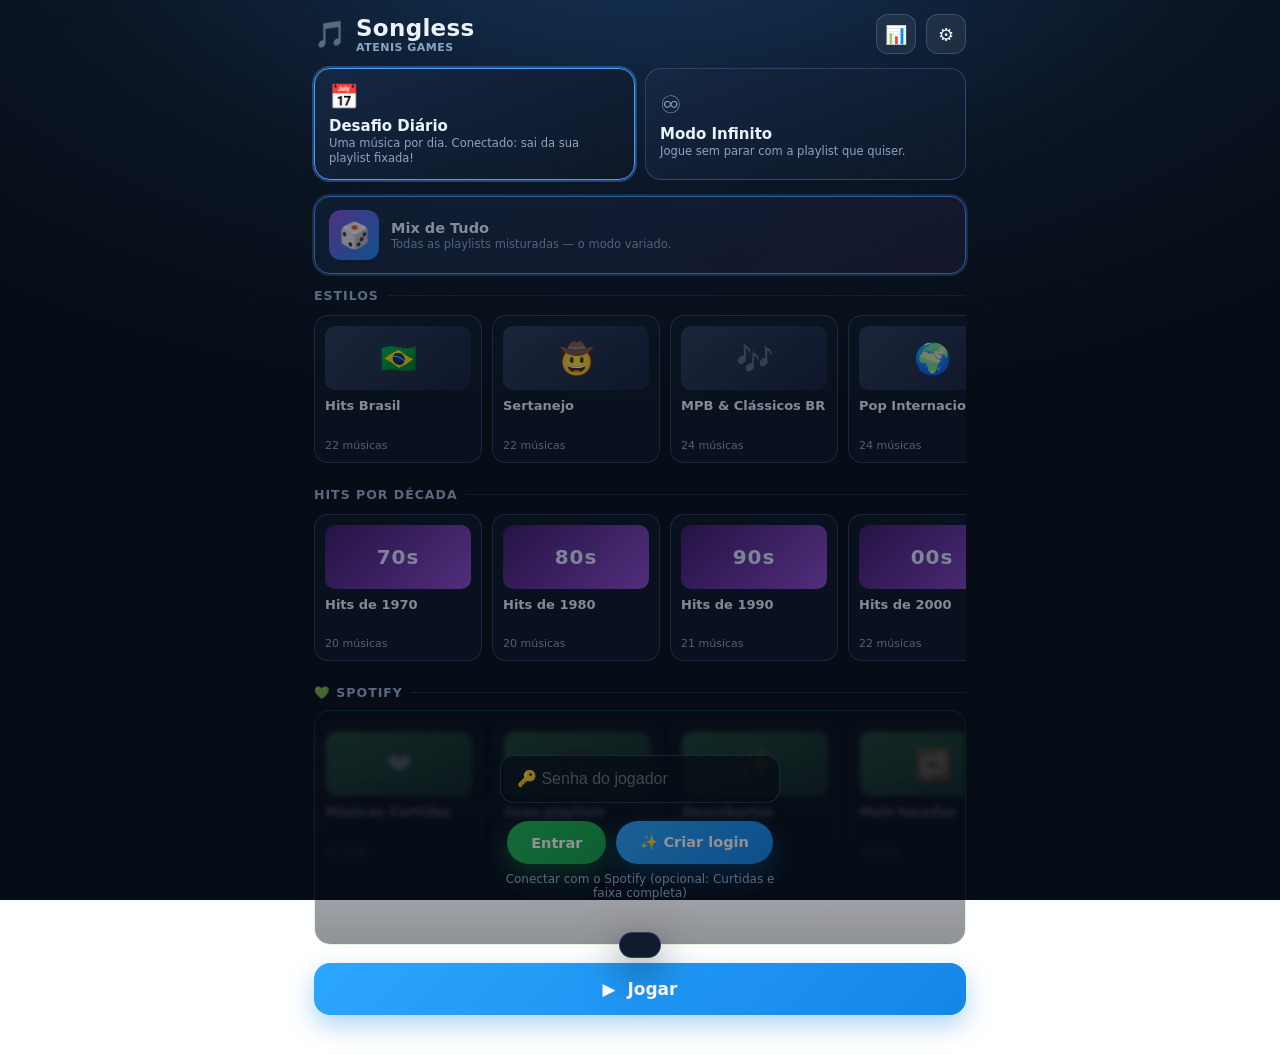
==== commit fc7c5061: "iPhone: botões do jogo se afastam do ✕ da tela cheia; Criar login vira botão destacado ao lado do En" ====
--- a/songless2/index.html
+++ b/songless2/index.html
@@ -85,7 +85,7 @@
   .mix span{font-size:11.5px;color:var(--mut)}
 
   /* seção Spotify não conectado (vitrine "fantasma") */
-  .spGhost{position:relative;border-radius:16px;overflow:hidden;border:1px solid rgba(29,185,84,.25)}
+  .spGhost{position:relative;border-radius:16px;overflow:hidden;border:1px solid rgba(29,185,84,.25);min-height:235px}
   .spGhost .hrow{filter:blur(2.5px) saturate(.6);opacity:.5;pointer-events:none;padding:10px 10px 4px;margin:0}
   .spGhost .cta{position:absolute;inset:0;display:flex;flex-direction:column;align-items:center;justify-content:center;
     gap:8px;background:linear-gradient(180deg,rgba(7,13,23,.25),rgba(7,13,23,.82))}
@@ -94,6 +94,7 @@
     display:inline-flex;align-items:center;gap:8px;background:linear-gradient(135deg,var(--green),var(--green2));
     box-shadow:0 10px 26px rgba(29,185,84,.35);transition:.15s}
   .spbtn:hover{transform:translateY(-2px)}
+  .spbtn.azul{background:linear-gradient(135deg,var(--blue2),var(--blue3));box-shadow:0 10px 26px rgba(20,134,232,.35)}
 
   .bigbtn{margin-top:18px;width:100%;padding:16px;border:none;border-radius:16px;font-size:17px;font-weight:900;cursor:pointer;
     background:linear-gradient(135deg,var(--blue2),var(--blue3));color:#fff;box-shadow:0 10px 26px rgba(20,134,232,.35);transition:.15s}
@@ -303,9 +304,12 @@
           <div class="pl sp"><div class="cover">🔁</div><div class="nm">Mais tocadas</div><div class="ct">seu top</div></div>
         </div>
         <div class="cta">
-          <div class="guessbox" style="width:min(260px,80%)"><input type="password" id="senhaJogador" placeholder="🔑 Senha do jogador" autocomplete="off" /></div>
-          <button class="spbtn" id="btnSenha">Entrar</button>
-          <p>Digite sua senha do jogo pra abrir suas playlists — ou <span class="act" id="criarLogin" style="cursor:pointer;font-weight:800">crie seu login</span>.<br><span class="act" id="spConnectHome" style="cursor:pointer">Conectar com o Spotify</span> (opcional: Curtidas e faixa completa).</p>
+          <div class="guessbox" style="width:min(280px,86%)"><input type="password" id="senhaJogador" placeholder="🔑 Senha do jogador" autocomplete="off" /></div>
+          <div style="display:flex;gap:10px;flex-wrap:wrap;justify-content:center">
+            <button class="spbtn" id="btnSenha">Entrar</button>
+            <button class="spbtn azul" id="criarLogin">✨ Criar login</button>
+          </div>
+          <p><span class="act" id="spConnectHome" style="cursor:pointer">Conectar com o Spotify</span> (opcional: Curtidas e faixa completa)</p>
         </div>
       </div>
     </div>
@@ -360,7 +364,7 @@
 <div class="ov" id="ovCfg"><div class="panel">
   <button class="x" data-close="ovCfg">✕</button>
   <h3>⚙️ Ajustes & Spotify</h3>
-  <div class="sub">Conecte sua conta pra jogar com suas músicas. <span id="buildTag" style="opacity:.5">v24</span></div>
+  <div class="sub">Conecte sua conta pra jogar com suas músicas. <span id="buildTag" style="opacity:.5">v25</span></div>
 
   <div id="cfgDisconnected">
     <div id="cfgSteps">
@@ -1351,6 +1355,8 @@
 }
 
 /* ---------------- boot ---------------- */
+// dentro da tela cheia da plataforma, o ✕ dela fica no canto direito — afasta nossos botões
+if(window.top!==window){const h=document.querySelector('header');h.style.paddingRight='52px';}
 // aberto direto do arquivo (file://) o navegador bloqueia a busca de áudio
 if(location.protocol==='file:')toast('⚠️ Abra pelo site/servidor — direto do arquivo o áudio não carrega.');
 renderDailyBadge();
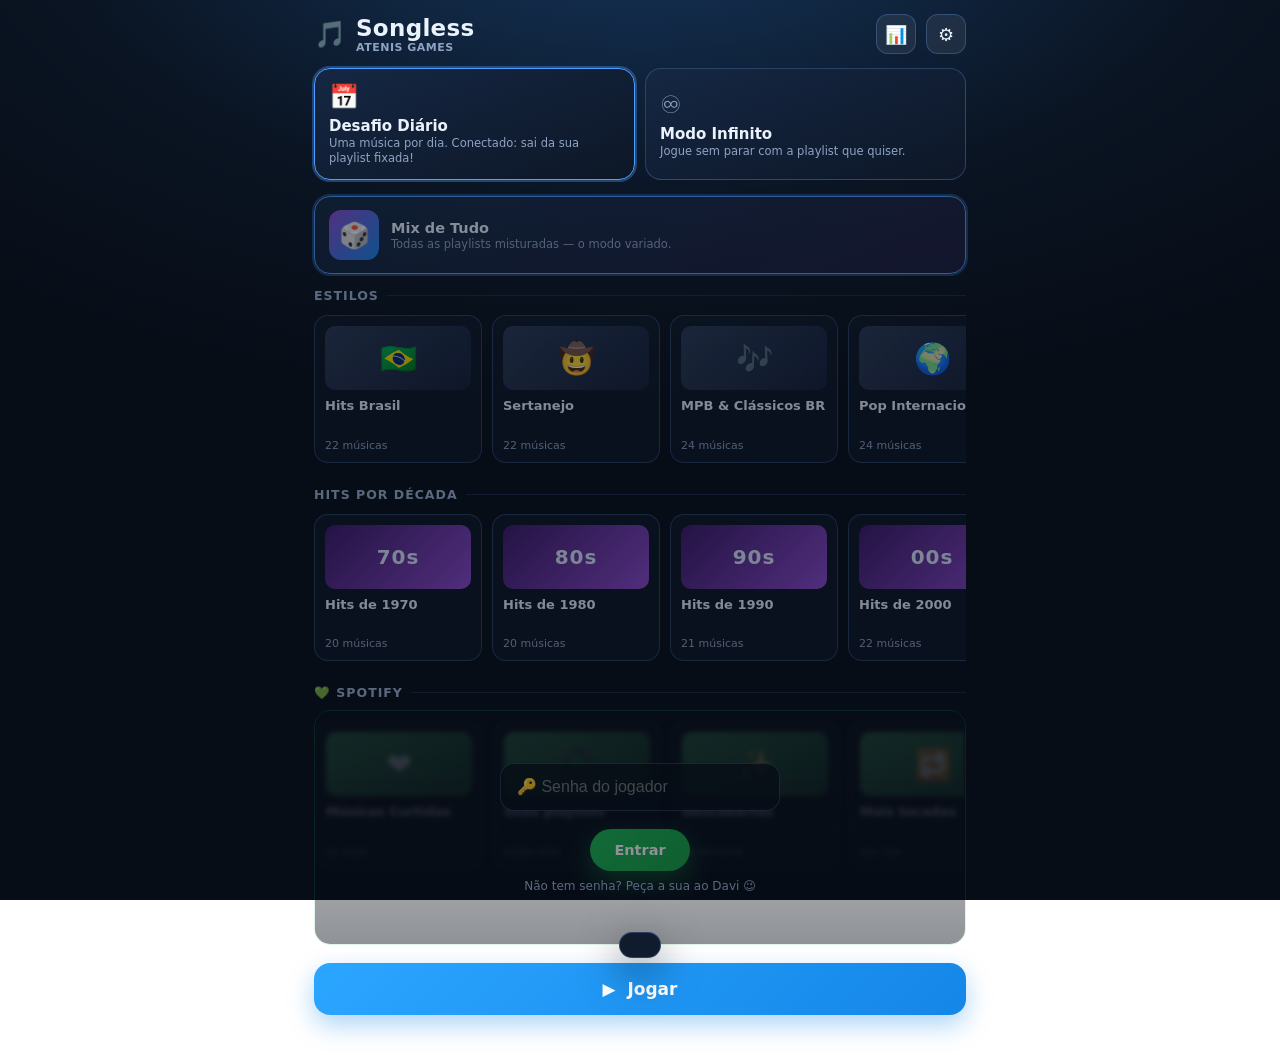
==== commit eefc26bb: "Login só por senha: remove Criar login e Conectar Spotify da interface (perfis novos são criados pel" ====
--- a/songless2/index.html
+++ b/songless2/index.html
@@ -293,7 +293,7 @@
         <div class="guessbox" style="margin-top:4px">
           <input type="text" id="plLink" placeholder="Ou cole o link de uma playlist do Spotify…" />
         </div>
-        <div style="font-size:11px;color:var(--mut);margin:8px 2px 0">ℹ️ Entre com a sua senha do jogo pra ver as suas playlists (cada um tem a sua). O login do Spotify é opcional — serve pras Curtidas e pra faixa completa (Premium).</div>
+        <div style="font-size:11px;color:var(--mut);margin:8px 2px 0">ℹ️ Cada jogador tem a sua senha — é só digitar e entrar. Pra criar um perfil novo ou atualizar playlists, falem com o Davi.</div>
       </div>
 
       <div class="spGhost" id="spGhost">
@@ -307,9 +307,9 @@
           <div class="guessbox" style="width:min(280px,86%)"><input type="password" id="senhaJogador" placeholder="🔑 Senha do jogador" autocomplete="off" /></div>
           <div style="display:flex;gap:10px;flex-wrap:wrap;justify-content:center">
             <button class="spbtn" id="btnSenha">Entrar</button>
-            <button class="spbtn azul" id="criarLogin">✨ Criar login</button>
+            <button class="spbtn azul" id="criarLogin" style="display:none">✨ Criar login</button>
           </div>
-          <p><span class="act" id="spConnectHome" style="cursor:pointer">Conectar com o Spotify</span> (opcional: Curtidas e faixa completa)</p>
+          <p>Não tem senha? Peça a sua ao Davi 😉<span class="act" id="spConnectHome" style="display:none"></span></p>
         </div>
       </div>
     </div>
@@ -364,7 +364,7 @@
 <div class="ov" id="ovCfg"><div class="panel">
   <button class="x" data-close="ovCfg">✕</button>
   <h3>⚙️ Ajustes & Spotify</h3>
-  <div class="sub">Conecte sua conta pra jogar com suas músicas. <span id="buildTag" style="opacity:.5">v25</span></div>
+  <div class="sub">Conecte sua conta pra jogar com suas músicas. <span id="buildTag" style="opacity:.5">v31</span></div>
 
   <div id="cfgDisconnected">
     <div id="cfgSteps">
@@ -378,7 +378,7 @@
       <input type="text" id="cfgClientId" placeholder="ex.: 5f1c0a2b3d4e..." />
     </div>
     <div class="steps" id="cfgPerfil" style="display:none;margin-bottom:12px"></div>
-    <div class="row"><button class="sec" id="cfgSair" style="display:none">🚪 Sair do perfil</button><button class="pri green" id="spConnect">💚 Conectar com Spotify</button></div>
+    <div class="row"><button class="sec" id="cfgSair" style="display:none">🚪 Sair do perfil</button><button class="pri green" id="spConnect" style="display:none"></button></div>
   </div>
 
   <div id="cfgConnected" style="display:none">
@@ -590,7 +590,7 @@
    Cole aqui o Client ID do app Spotify (developer.spotify.com/dashboard)
    com as Redirect URIs do site registradas. Com ele preenchido, o jogador
    só clica em "Conectar com Spotify" — sem configurar nada. */
-const SP_CLIENT_ID='1e0ac654cbee4276ab27004b986ff780';
+const SP_CLIENT_ID='45aa47835cd8441e93c321a95157390e'; // app do Davi (Ipad browser)
 
 /* ---------------- perfis por senha (hash SHA-256; nada de senha real do Spotify) ---------------- */
 const PERFIS={
@@ -795,7 +795,14 @@
 function spTok(){ try{return JSON.parse(localStorage[LSK.tok]||'null');}catch(e){return null;} }
 const spConnected=()=>!!spTok();
 
+// endereços liberados no app do Spotify (registre novos no dashboard antes de incluir aqui)
+const ORIGENS_OK=['https://donati157.github.io','https://songless-theta.vercel.app','https://songless.vercel.app','http://127.0.0.1:8899'];
 async function spLogin(){
+  const origemOk=ORIGENS_OK.includes(location.origin)||location.origin.endsWith('.vercel.app');
+  if(!origemOk){
+    toast('⚠️ Este endereço ainda não foi liberado no Spotify. Jogue em donati157.github.io/songless 😉');
+    return;
+  }
   const typed=($('cfgClientId').value||'').trim();
   const cid=SP_CLIENT_ID||typed||localStorage[LSK.cid];
   if(!cid){ $('btnCfg').click(); toast('O site ainda não configurou o app do Spotify.'); return; }
@@ -1252,8 +1259,8 @@
         });
       } else if(!spConnected()){
         const b=document.createElement('button'); b.className='pl sp';
-        b.innerHTML='<div class="cover">👋</div><div class="nm">Primeira vez? Conecte o Spotify</div><div class="ct">pra registrar suas playlists</div>';
-        b.onclick=spLogin; box.appendChild(b);
+        b.innerHTML='<div class="cover">🎁</div><div class="nm">Suas playlists chegam em breve</div><div class="ct">fala com o Davi!</div>';
+        box.appendChild(b);
       }
     }
   }
@@ -1268,7 +1275,7 @@
   $('quemJoga').textContent=perfilNome()?('jogando como '+perfilNome()):'';
   // com Client ID embutido, o jogador nunca vê a parte técnica
   const hasCid=!!(SP_CLIENT_ID||localStorage[LSK.cid]);
-  $('cfgSteps').style.display=SP_CLIENT_ID?'none':'';
+  $('cfgSteps').style.display='none';
   $('cfgDisconnected').style.display=spConnected()?'none':'';
   $('cfgConnected').style.display=spConnected()?'':'none';
   $('btnCfg').classList.toggle('green',conn);
